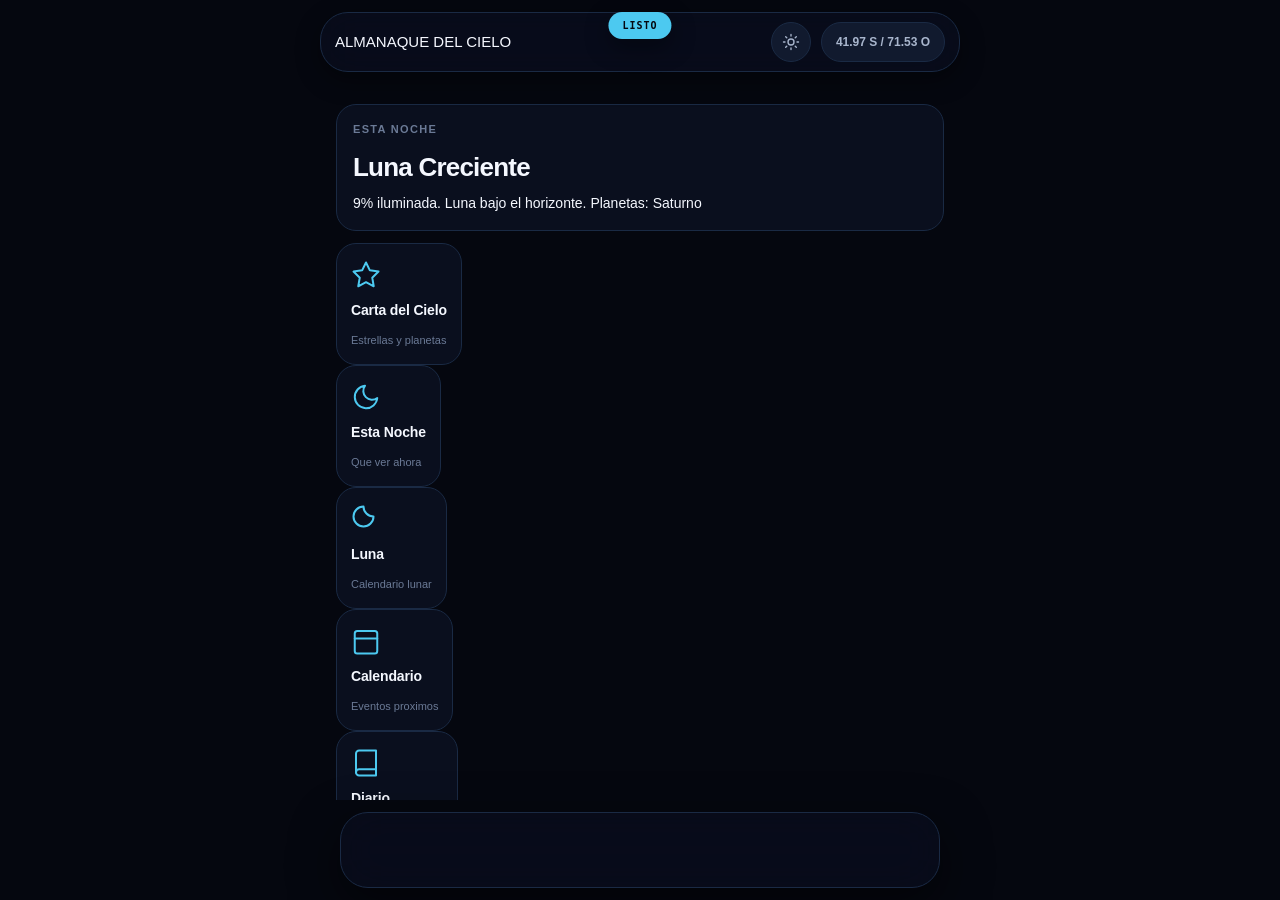
==== index.html @ a0c573c3 "Add files via upload" ====
<!DOCTYPE html>
<html lang="es">
<head>
<meta charset="UTF-8">
<meta name="viewport" content="width=device-width,initial-scale=1">
<title>Cielo</title>
<link rel="stylesheet" href="estilos.css">
<link rel="manifest" href="manifest.json">
<meta name="theme-color" content="#05070f">
<meta name="apple-mobile-web-app-capable" content="yes">
<meta name="apple-mobile-web-app-status-bar-style" content="black">
<meta name="apple-mobile-web-app-title" content="Cielo">
<meta name="mobile-web-app-capable" content="yes">
</head>
<body>

<div id="errbox"></div>
<div id="bootlog">Iniciando...</div>

<div id="header">
  <div class="logo">ALMANAQUE DEL CIELO</div>
  <button id="redBtn" title="Modo noche rojo">
    <svg class="red-ico" viewBox="0 0 24 24" fill="none" stroke="currentColor" stroke-width="1.8" stroke-linecap="round" stroke-linejoin="round">
      <circle cx="12" cy="12" r="4"/>
      <path d="M12 2v2M12 20v2M2 12h2M20 12h2M4.93 4.93l1.41 1.41M17.66 17.66l1.41 1.41M4.93 19.07l1.41-1.41M17.66 6.34l1.41-1.41"/>
    </svg>
  </button>
  <button id="locBtn">Ubicacion</button>
</div>

<div id="main">

  <div class="page active" id="page-home">
    <div class="card">
      <h3>Esta noche</h3>
      <div class="big" id="homePhase">Cargando...</div>
      <p id="homeSummary">Iniciando...</p>
    </div>

    <div class="grid2" id="homeTiles">
      <button class="tile" data-goto="sky">
        <svg class="ico" viewBox="0 0 24 24" fill="none" stroke="currentColor" stroke-width="1.6" stroke-linecap="round" stroke-linejoin="round">
          <polygon points="12 2 15.09 8.26 22 9.27 17 14.14 18.18 21.02 12 17.77 5.82 21.02 7 14.14 2 9.27 8.91 8.26 12 2"/>
        </svg>
        <span class="tt">Carta del Cielo</span>
        <span class="ds">Estrellas y planetas</span>
      </button>
      <button class="tile" data-goto="tonight">
        <svg class="ico" viewBox="0 0 24 24" fill="none" stroke="currentColor" stroke-width="1.6" stroke-linecap="round" stroke-linejoin="round">
          <path d="M21 12.79A9 9 0 1 1 11.21 3 7 7 0 0 0 21 12.79z"/>
        </svg>
        <span class="tt">Esta Noche</span>
        <span class="ds">Que ver ahora</span>
      </button>
      <button class="tile" data-goto="moon">
        <svg class="ico" viewBox="0 0 24 24" fill="none" stroke="currentColor" stroke-width="1.6" stroke-linecap="round" stroke-linejoin="round">
          <path d="M18 10a8 8 0 1 1-8-8 8 8 0 0 0 8 8z"/>
        </svg>
        <span class="tt">Luna</span>
        <span class="ds">Calendario lunar</span>
      </button>
      <button class="tile" data-goto="calendar">
        <svg class="ico" viewBox="0 0 24 24" fill="none" stroke="currentColor" stroke-width="1.6" stroke-linecap="round" stroke-linejoin="round">
          <rect x="3" y="4" width="18" height="18" rx="2" ry="2"/>
          <line x1="3" y1="10" x2="21" y2="10"/>
        </svg>
        <span class="tt">Calendario</span>
        <span class="ds">Eventos proximos</span>
      </button>
      <button class="tile" data-goto="journal">
        <svg class="ico" viewBox="0 0 24 24" fill="none" stroke="currentColor" stroke-width="1.6" stroke-linecap="round" stroke-linejoin="round">
          <path d="M4 19.5A2.5 2.5 0 0 1 6.5 17H20"/>
          <path d="M6.5 2H20v20H6.5A2.5 2.5 0 0 1 4 19.5v-15A2.5 2.5 0 0 1 6.5 2z"/>
        </svg>
        <span class="tt">Diario</span>
        <span class="ds">Tus observaciones</span>
      </button>
      <button class="tile" data-goto="wiki">
        <svg class="ico" viewBox="0 0 24 24" fill="none" stroke="currentColor" stroke-width="1.6" stroke-linecap="round" stroke-linejoin="round">
          <path d="M2 3h6a4 4 0 0 1 4 4v14a3 3 0 0 0-3-3H2z"/>
          <path d="M22 3h-6a4 4 0 0 0-4 4v14a3 3 0 0 1 3-3h7z"/>
        </svg>
        <span class="tt">Wiki astronomica</span>
        <span class="ds">Aprende de cada objeto</span>
      </button>
      <button class="tile" data-goto="astro">
        <svg class="ico" viewBox="0 0 24 24" fill="none" stroke="currentColor" stroke-width="1.6" stroke-linecap="round" stroke-linejoin="round">
          <path d="M23 19a2 2 0 0 1-2 2H3a2 2 0 0 1-2-2V8a2 2 0 0 1 2-2h4l2-3h6l2 3h4a2 2 0 0 1 2 2z"/>
          <circle cx="12" cy="13" r="4"/>
        </svg>
        <span class="tt">Astrofotografia</span>
        <span class="ds">Calculadoras y planificador</span>
      </button>
    </div>

    <div class="card">
      <h3>Exportar</h3>
      <p class="small">Genera un PDF con tu diario y eventos.</p>
      <button class="btn ghost" id="btnExport">Exportar PDF</button>
    </div>
  </div>

  <div class="page" id="page-sky">
    <div class="sky-box">
      <canvas id="skyCanvas"></canvas>
      <div id="skyHint" class="sky-hint">Arrastra para mover, pellizca para zoom</div>
    </div>
    <div class="chips">
      <button class="chip on" data-layer="constellations">Constelaciones</button>
      <button class="chip on" data-layer="names">Nombres</button>
      <button class="chip on" data-layer="planets">Planetas</button>
      <button class="chip" data-layer="grid">Cuadricula</button>
      <button class="chip" id="chipNow">Ahora</button>
      <button class="chip" id="chipSpin">Animar</button>
      <button class="chip" id="chipReset">Reset</button>
    </div>
    <div class="card mt10">
      <h3>Hora</h3>
      <input type="range" id="timeSlider" min="-720" max="720" value="0" step="5" class="full">
      <div class="slider-labels">
        <span>-12h</span>
        <span id="timeLabel" class="hl">Ahora</span>
        <span>+12h</span>
      </div>
    </div>
    <div class="card">
      <h3>Hora sideral</h3>
      <div class="big" id="sidTime">--:--</div>
      <p class="small" id="sidInfo">Cargando...</p>
    </div>
    <div class="card">
      <h3>Objetos visibles</h3>
      <div class="list" id="visibleList"></div>
    </div>
  </div>

  <div class="page" id="page-tonight">
    <div class="card">
      <h3>Resumen</h3>
      <div class="big" id="tonightPhase">-</div>
      <p id="tonightSummary"></p>
    </div>
    <div class="card">
      <h3>Grafico de visibilidad</h3>
      <p class="small">
        Cuando esta cada objeto sobre el horizonte esta noche.
      </p>
      <canvas id="visChart"></canvas>
    </div>
    <div class="card">
      <h3>Planetas visibles</h3>
      <div class="list" id="planetsList"></div>
    </div>
    <div class="card">
      <h3>Estrellas brillantes</h3>
      <div class="list" id="brightList"></div>
    </div>
    <div class="card">
      <h3>Objetos Messier</h3>
      <div class="list" id="messierList"></div>
    </div>
  </div>

  <div class="page" id="page-moon">
    <div class="card">
      <h3>Fase actual</h3>
      <canvas id="moonBigCanvas" class="moon-big-canvas"></canvas>
      <div class="big" id="moonPhaseName">-</div>
      <p id="moonDetails"></p>
    </div>

    <div class="card">
      <h3>Calendario lunar</h3>
      <div class="moon-nav">
        <button id="moonPrevBtn" class="moon-nav-btn">&#9664;</button>
        <span id="moonMonthLabel" class="moon-nav-label">-</span>
        <button id="moonNextBtn" class="moon-nav-btn">&#9654;</button>
      </div>
      <div class="moon-weekdays">
        <span>L</span><span>M</span><span>M</span><span>J</span>
        <span>V</span><span>S</span><span>D</span>
      </div>
      <div id="moonGrid" class="moon-grid"></div>
      <div id="moonSummary" class="moon-summary"></div>
    </div>

    <div class="card">
      <h3>Detalles del dia</h3>
      <div id="moonDayDetails">
        <p class="small">Toca un dia del calendario.</p>
      </div>
    </div>
  </div>

  <div class="page" id="page-calendar">
    <div class="card">
      <h3>Proximos eventos (60 dias)</h3>
      <div class="list" id="eventsList"></div>
    </div>
  </div>

  <div class="page" id="page-journal">
    <div class="card">
      <h3>Nueva observacion</h3>
      <div class="field">
        <label>Titulo</label>
        <input type="text" id="jTitle">
      </div>
      <div class="field">
        <label>Objetos</label>
        <input type="text" id="jObjects">
      </div>
      <div class="field">
        <label>Notas</label>
        <textarea id="jNotes"></textarea>
      </div>
      <button class="btn" id="btnSaveJ">Guardar observacion</button>
    </div>
    <div class="card">
      <h3>Mis observaciones (<span id="jCount">0</span>)</h3>
      <div id="journalList"></div>
    </div>
  </div>

  <div class="page" id="page-wiki">
    <div class="card">
      <h3>Wiki astronomica</h3>
      <p class="small">Toca cualquier objeto para ver la ficha completa.</p>
      <input type="text" id="wikiSearch" placeholder="Buscar objeto...">
      <div class="chips" id="wikiCats"></div>
    </div>
    <div id="wikiList"></div>
  </div>

  <div class="page" id="page-astro">
    <div class="card">
      <h3>Calculadora NPF</h3>
      <p class="small">
        Cuantos segundos puedes exponer sin que las estrellas
        se conviertan en rayas.
      </p>
      <div class="field">
        <label>Focal (mm)</label>
        <input type="number" id="npfFocal" value="18" step="1">
      </div>
      <div class="field">
        <label>Apertura (f/)</label>
        <input type="number" id="npfF" value="3.5" step="0.1">
      </div>
      <div class="field">
        <label>Tamano de pixel (micrones)</label>
        <input type="number" id="npfPix" value="4.3" step="0.1">
      </div>
      <div class="field">
        <label>Declinacion del objeto (grados)</label>
        <input type="number" id="npfDec" value="0" step="1">
      </div>
      <button class="btn" id="btnCalcNPF">Calcular</button>
      <div class="result" id="npfResult"></div>
    </div>
    <div class="card">
      <h3>Planificador Via Lactea</h3>
      <p class="small">
        Cuando y hacia donde apuntar para fotografiar
        el centro galactico desde tu ubicacion.
      </p>
      <div class="result" id="mwResult">Calculando...</div>
    </div>
    <div class="card">
      <h3>Mi equipo</h3>
      <div class="field">
        <label>Camara</label>
        <input type="text" id="eqCam" placeholder="Ej: Canon EOS 2000D">
      </div>
      <div class="field">
        <label>Objetivo (focal y apertura)</label>
        <input type="text" id="eqLens" placeholder="Ej: 18-55mm f/3.5-5.6">
      </div>
      <div class="field">
        <label>Telescopio (opcional)</label>
        <input type="text" id="eqScope" placeholder="Ej: reflector 114/900">
      </div>
      <button class="btn" id="btnSaveEq">Guardar equipo</button>
      <div class="result" id="eqResult"></div>
    </div>
    <div class="card">
      <h3>Consejos practicos</h3>
      <p class="small">
        ISO 1600-3200, tripode firme, disparador remoto o
        temporizador de 2s, enfoque manual a infinito, y
        apila muchas tomas con Sequator o DeepSkyStacker.
      </p>
    </div>
  </div>

</div>

<div id="nav">
  <button class="on" data-page="home">
    <svg class="ico" viewBox="0 0 24 24" fill="none" stroke="currentColor" stroke-width="1.8" stroke-linecap="round" stroke-linejoin="round">
      <path d="M3 9l9-7 9 7v11a2 2 0 0 1-2 2H5a2 2 0 0 1-2-2z"/>
      <polyline points="9 22 9 12 15 12 15 22"/>
    </svg>
    Inicio
  </button>
  <button data-page="sky">
    <svg class="ico" viewBox="0 0 24 24" fill="none" stroke="currentColor" stroke-width="1.8" stroke-linecap="round" stroke-linejoin="round">
      <polygon points="12 2 15.09 8.26 22 9.27 17 14.14 18.18 21.02 12 17.77 5.82 21.02 7 14.14 2 9.27 8.91 8.26 12 2"/>
    </svg>
    Cielo
  </button>
  <button data-page="tonight">
    <svg class="ico" viewBox="0 0 24 24" fill="none" stroke="currentColor" stroke-width="1.8" stroke-linecap="round" stroke-linejoin="round">
      <path d="M21 12.79A9 9 0 1 1 11.21 3 7 7 0 0 0 21 12.79z"/>
    </svg>
    Hoy
  </button>
  <button data-page="moon">
    <svg class="ico" viewBox="0 0 24 24" fill="none" stroke="currentColor" stroke-width="1.8" stroke-linecap="round" stroke-linejoin="round">
      <path d="M18 10a8 8 0 1 1-8-8 8 8 0 0 0 8 8z"/>
    </svg>
    Luna
  </button>
  <button data-page="calendar">
    <svg class="ico" viewBox="0 0 24 24" fill="none" stroke="currentColor" stroke-width="1.8" stroke-linecap="round" stroke-linejoin="round">
      <rect x="3" y="4" width="18" height="18" rx="2" ry="2"/>
      <line x1="3" y1="10" x2="21" y2="10"/>
    </svg>
    Eventos
  </button>
  <button data-page="journal">
    <svg class="ico" viewBox="0 0 24 24" fill="none" stroke="currentColor" stroke-width="1.8" stroke-linecap="round" stroke-linejoin="round">
      <path d="M4 19.5A2.5 2.5 0 0 1 6.5 17H20"/>
      <path d="M6.5 2H20v20H6.5A2.5 2.5 0 0 1 4 19.5v-15A2.5 2.5 0 0 1 6.5 2z"/>
    </svg>
    Diario
  </button>
  <button data-page="wiki">
    <svg class="ico" viewBox="0 0 24 24" fill="none" stroke="currentColor" stroke-width="1.8" stroke-linecap="round" stroke-linejoin="round">
      <path d="M2 3h6a4 4 0 0 1 4 4v14a3 3 0 0 0-3-3H2z"/>
      <path d="M22 3h-6a4 4 0 0 0-4 4v14a3 3 0 0 1 3-3h7z"/>
    </svg>
    Wiki
  </button>
  <button data-page="astro">
    <svg class="ico" viewBox="0 0 24 24" fill="none" stroke="currentColor" stroke-width="1.8" stroke-linecap="round" stroke-linejoin="round">
      <path d="M23 19a2 2 0 0 1-2 2H3a2 2 0 0 1-2-2V8a2 2 0 0 1 2-2h4l2-3h6l2 3h4a2 2 0 0 1 2 2z"/>
      <circle cx="12" cy="13" r="4"/>
    </svg>
    Astro
  </button>
</div>

<div id="modal">
  <div id="sheet">
    <h2>Ubicacion</h2>
    <p class="hint">Por defecto: El Bolson (-41.97, -71.53).</p>
    <div class="field">
      <label>Latitud</label>
      <input type="number" id="inLat" step="0.0001">
    </div>
    <div class="field">
      <label>Longitud</label>
      <input type="number" id="inLon" step="0.0001">
    </div>
    <button class="btn" id="btnSaveLoc">Guardar</button>
    <button class="btn ghost" id="btnGps">Usar GPS</button>
    <button class="btn ghost" id="btnCloseLoc">Cancelar</button>
  </div>
</div>

<div id="modalInfo">
  <div id="sheetInfo">
    <div id="sheetInfoContent"></div>
  </div>
</div>

<div id="toast"></div>

<script src="wiki.js"></script>
<script src="app.js"></script>
<script>
if ("serviceWorker" in navigator){
  window.addEventListener("load", function(){
    navigator.serviceWorker.register("sw.js").catch(function(err){
      console.warn("SW no registrado:", err);
    });
  });
}
</script>
</body>
</html>
---- estilos.css ----
/* =========================================================================
   ALMANAQUE DEL CIELO · Rediseño "Aurora"
   Design System — Dark Cosmic + Night Red Mode
   ========================================================================= */

:root {
  /* Superficies */
  --bg: #05070f;
  --bg-1: #0a0f1e;
  --bg-2: #111a2e;
  --bg-3: #1a2440;
  --border: #1a2a44;
  --border-2: #24395c;
  --glass: rgba(10, 15, 30, 0.72);

  /* Texto */
  --fg: #f5f8ff;
  --fg-2: #a8b5cc;
  --fg-3: #6b7a96;

  /* Acentos */
  --primary: #4cc9f0;
  --primary-2: #38bdf8;
  --primary-soft: rgba(76, 201, 240, 0.12);
  --primary-glow: rgba(76, 201, 240, 0.35);
  --secondary: #b794f4;
  --gold: #ffd166;
  --success: #4ade80;
  --warning: #fb923c;
  --danger: #f87171;

  /* Radii */
  --r-1: 8px;
  --r-2: 14px;
  --r-3: 20px;
  --r-4: 28px;
  --r-pill: 999px;

  /* Shadows */
  --sh-1: 0 2px 6px rgba(0,0,0,0.25);
  --sh-2: 0 8px 24px rgba(0,0,0,0.4);
  --sh-3: 0 16px 48px rgba(0,0,0,0.55);

  /* Layout */
  --header-h: 60px;
  --nav-h: 76px;
}

/* ---- Modo noche rojo (tokenizado) ---- */
body.redmode {
  --bg: #080000;
  --bg-1: #140202;
  --bg-2: #1e0404;
  --bg-3: #2a0606;
  --border: #3d0a0a;
  --border-2: #5a1010;
  --glass: rgba(20, 2, 2, 0.82);

  --fg: #ff4d4d;
  --fg-2: #cc3333;
  --fg-3: #8b1f1f;

  --primary: #ff2222;
  --primary-2: #dc2626;
  --primary-soft: rgba(255, 34, 34, 0.15);
  --primary-glow: rgba(255, 34, 34, 0.35);
  --secondary: #dc2626;
  --gold: #ff6666;
  --success: #ff4444;
  --warning: #ff5555;
  --danger: #b91c1c;
}

/* ---- Reset & base ---- */
*, *::before, *::after {
  box-sizing: border-box;
  margin: 0;
  padding: 0;
  -webkit-tap-highlight-color: transparent;
}

html { height: 100%; }

body {
  height: 100%;
  background: var(--bg);
  color: var(--fg);
  font-family: -apple-system, BlinkMacSystemFont, "Inter", "Segoe UI", Roboto, sans-serif;
  font-size: 15px;
  line-height: 1.5;
  overflow: hidden;
  -webkit-font-smoothing: antialiased;
  text-rendering: optimizeLegibility;
  transition: background 0.3s, color 0.3s;
}

button {
  font-family: inherit;
  cursor: pointer;
  border: none;
  background: none;
  color: inherit;
  padding: 0;
  font-size: inherit;
}

input, textarea, select { font-family: inherit; color: inherit; }

/* ---- Errbox & Bootlog ---- */
#errbox {
  position: fixed;
  top: 0; left: 0; right: 0;
  background: var(--danger);
  color: #fff;
  padding: 10px 14px;
  font-size: 11px;
  z-index: 9999;
  display: none;
  font-family: ui-monospace, monospace;
  max-height: 40vh;
  overflow: auto;
  white-space: pre-wrap;
}

#bootlog {
  position: fixed;
  top: 12px; left: 50%;
  transform: translateX(-50%);
  background: var(--primary);
  color: #05070f;
  padding: 6px 14px;
  font-size: 10px;
  z-index: 9998;
  font-family: ui-monospace, monospace;
  font-weight: 700;
  letter-spacing: 0.1em;
  text-transform: uppercase;
  border-radius: var(--r-pill);
  box-shadow: var(--sh-2);
}

/* ---- Header flotante ---- */
#header {
  position: fixed;
  top: 12px;
  left: 12px;
  right: 12px;
  z-index: 90;
  height: var(--header-h);
  background: var(--glass);
  backdrop-filter: blur(20px) saturate(160%);
  -webkit-backdrop-filter: blur(20px) saturate(160%);
  border: 1px solid var(--border);
  border-radius: var(--r-4);
  display: flex;
  align-items: center;
  gap: 10px;
  padding: 0 14px;
  box-shadow: var(--sh-2);
  max-width: 640px;
  margin: 0 auto;
}

.logo {
  display: flex;
  align-items: center;
  gap: 8px;
  flex: 1;
  min-width: 0;
  overflow: hidden;
}

.logo-mark {
  font-size: 20px;
  color: var(--primary);
  flex-shrink: 0;
  filter: drop-shadow(0 0 6px var(--primary-glow));
  line-height: 1;
}

.logo-text {
  font-size: 15px;
  font-weight: 800;
  letter-spacing: -0.02em;
  color: var(--fg);
  white-space: nowrap;
  overflow: hidden;
  text-overflow: ellipsis;
}

.hdr-actions {
  display: flex;
  align-items: center;
  gap: 6px;
  flex-shrink: 0;
}

/* Estilos por ID (className se sobrescribe en JS) */
#redBtn {
  width: 40px;
  height: 40px;
  border-radius: var(--r-pill);
  display: inline-flex;
  align-items: center;
  justify-content: center;
  color: var(--fg-2);
  border: 1px solid var(--border);
  background: var(--bg-2);
  transition: all 0.2s;
}
#redBtn svg { width: 18px; height: 18px; }
#redBtn:active { transform: scale(0.92); background: var(--bg-3); color: var(--fg); }
#redBtn.on {
  background: var(--primary);
  color: #05070f;
  border-color: var(--primary);
  box-shadow: 0 0 0 4px var(--primary-soft);
}
body.redmode #redBtn.on { color: #fff; }

#locBtn {
  display: inline-flex;
  align-items: center;
  justify-content: center;
  height: 40px;
  padding: 0 14px;
  border-radius: var(--r-pill);
  background: var(--bg-2);
  border: 1px solid var(--border);
  color: var(--fg-2);
  font-size: 12px;
  font-weight: 600;
  transition: all 0.2s;
  max-width: 180px;
  overflow: hidden;
  white-space: nowrap;
  text-overflow: ellipsis;
}
#locBtn:active {
  transform: scale(0.95);
  background: var(--bg-3);
  color: var(--fg);
}

/* ---- Main ---- */
#main {
  position: fixed;
  top: calc(var(--header-h) + 24px);
  bottom: calc(var(--nav-h) + 24px);
  left: 0; right: 0;
  overflow-y: auto;
  overflow-x: hidden;
  -webkit-overflow-scrolling: touch;
  scroll-behavior: smooth;
}
#main::-webkit-scrollbar { display: none; }

.page {
  display: none;
  padding: 20px 16px 24px;
  animation: pageIn 0.3s cubic-bezier(0.16, 1, 0.3, 1);
  max-width: 640px;
  margin: 0 auto;
}
.page.active { display: block; }

@keyframes pageIn {
  from { opacity: 0; transform: translateY(8px); }
  to { opacity: 1; transform: translateY(0); }
}

/* ---- Hero ---- */
.hero {
  display: flex;
  gap: 16px;
  padding: 22px 20px;
  border-radius: var(--r-4);
  background: linear-gradient(135deg, var(--bg-2) 0%, var(--bg-1) 55%, var(--bg) 100%);
  border: 1px solid var(--border);
  margin-bottom: 24px;
  position: relative;
  overflow: hidden;
}

.hero::before {
  content: "";
  position: absolute;
  top: -40%; right: -20%;
  width: 220px; height: 220px;
  background: radial-gradient(circle, var(--primary-soft) 0%, transparent 70%);
  pointer-events: none;
}

.hero-icon {
  width: 56px;
  height: 56px;
  border-radius: var(--r-3);
  background: var(--primary-soft);
  color: var(--primary);
  display: flex;
  align-items: center;
  justify-content: center;
  flex-shrink: 0;
  border: 1px solid var(--border);
  position: relative;
  z-index: 1;
}
.hero-icon svg { width: 32px; height: 32px; }

.hero-body {
  flex: 1;
  min-width: 0;
  position: relative;
  z-index: 1;
}

.hero-eyebrow {
  font-size: 10px;
  font-weight: 800;
  letter-spacing: 0.15em;
  text-transform: uppercase;
  color: var(--primary);
  margin-bottom: 6px;
}

.hero-title {
  font-size: 22px;
  font-weight: 800;
  letter-spacing: -0.03em;
  line-height: 1.15;
  color: var(--fg);
  margin-bottom: 8px;
}

.hero-summary {
  font-size: 13px;
  line-height: 1.5;
  color: var(--fg-2);
  margin: 0 !important;
}

/* ---- Section head ---- */
.section-head {
  display: flex;
  align-items: center;
  justify-content: space-between;
  margin: 0 4px 12px;
}

.section-title {
  font-size: 11px;
  font-weight: 800;
  letter-spacing: 0.15em;
  text-transform: uppercase;
  color: var(--fg-3);
}

/* ---- Tile grid ---- */
.tile-grid {
  display: grid;
  grid-template-columns: 1fr 1fr;
  gap: 10px;
  margin-bottom: 22px;
}

.tile {
  position: relative;
  background: var(--bg-1);
  border: 1px solid var(--border);
  border-radius: var(--r-3);
  padding: 16px 14px;
  text-align: left;
  min-height: 122px;
  display: flex;
  flex-direction: column;
  justify-content: space-between;
  gap: 10px;
  color: var(--fg);
  transition: all 0.15s;
  overflow: hidden;
}

.tile::after {
  content: "";
  position: absolute;
  inset: 0;
  border-radius: inherit;
  background: radial-gradient(circle at top right, var(--primary-soft) 0%, transparent 60%);
  opacity: 0;
  transition: opacity 0.2s;
  pointer-events: none;
}
.tile:active::after { opacity: 1; }
.tile:active { transform: scale(0.97); border-color: var(--border-2); }

.tile .ico {
  width: 30px;
  height: 30px;
  color: var(--primary);
  display: block;
  flex-shrink: 0;
  position: relative;
  z-index: 1;
}

.tile .tt {
  display: block;
  font-size: 14px;
  font-weight: 700;
  letter-spacing: -0.01em;
  position: relative;
  z-index: 1;
  line-height: 1.25;
}

.tile .ds {
  display: block;
  font-size: 11px;
  color: var(--fg-3);
  line-height: 1.35;
  position: relative;
  z-index: 1;
}

/* ---- List button ---- */
.list-btn {
  width: 100%;
  display: flex;
  align-items: center;
  gap: 12px;
  padding: 14px 16px;
  background: var(--bg-1);
  border: 1px solid var(--border);
  border-radius: var(--r-3);
  color: var(--fg);
  text-align: left;
  transition: all 0.15s;
  margin-bottom: 10px;
}
.list-btn:active { transform: scale(0.98); background: var(--bg-2); }

.lb-icon {
  width: 42px; height: 42px;
  border-radius: var(--r-2);
  background: var(--bg-2);
  display: inline-flex;
  align-items: center;
  justify-content: center;
  font-size: 18px;
  flex-shrink: 0;
  color: var(--primary);
}
.lb-icon svg { width: 20px; height: 20px; }

.lb-body { flex: 1; min-width: 0; }
.lb-title {
  display: block;
  font-size: 14px;
  font-weight: 700;
  color: var(--fg);
}
.lb-sub {
  display: block;
  font-size: 11px;
  color: var(--fg-3);
  margin-top: 2px;
}
.lb-arrow {
  color: var(--fg-3);
  font-size: 16px;
  flex-shrink: 0;
}

/* ---- Cards ---- */
.card {
  background: var(--bg-1);
  border: 1px solid var(--border);
  border-radius: var(--r-3);
  padding: 16px;
  margin-bottom: 12px;
}

.card-title,
.card h3 {
  font-size: 11px;
  font-weight: 800;
  letter-spacing: 0.12em;
  text-transform: uppercase;
  color: var(--fg-3);
  margin: 0 0 10px;
}

.card p {
  font-size: 14px;
  line-height: 1.5;
  color: var(--fg);
  margin: 0;
}
.card p.small { font-size: 12px; color: var(--fg-3); margin-bottom: 10px; }
.card p.hint { font-size: 12px; color: var(--fg-3); margin-bottom: 14px; }

.big {
  font-size: 26px;
  font-weight: 800;
  letter-spacing: -0.03em;
  color: var(--fg);
  margin-bottom: 6px;
}
.hl { color: var(--primary); font-weight: 700; }
.mt10 { margin-top: 10px; }
.full { width: 100%; }

/* ---- Sky box ---- */
.sky-box {
  position: relative;
  width: 100%;
  aspect-ratio: 1 / 1;
  border-radius: var(--r-3);
  overflow: hidden;
  background: radial-gradient(circle at center, #0a1430 0%, #02040a 100%);
  border: 1px solid var(--border);
  touch-action: none;
  margin-bottom: 12px;
}

#skyCanvas {
  position: absolute;
  inset: 0;
  width: 100%;
  height: 100%;
  touch-action: none;
}

.sky-hint {
  position: absolute;
  bottom: 10px;
  left: 10px; right: 10px;
  text-align: center;
  font-size: 11px;
  color: var(--fg-2);
  background: var(--glass);
  backdrop-filter: blur(10px);
  -webkit-backdrop-filter: blur(10px);
  padding: 8px 12px;
  border-radius: var(--r-pill);
  border: 1px solid var(--border);
  pointer-events: none;
  transition: opacity 0.5s;
}
.sky-hint.gone { opacity: 0; }

/* ---- Chips ---- */
.chips {
  display: flex;
  gap: 8px;
  flex-wrap: wrap;
  margin-bottom: 4px;
}

.chip {
  background: var(--bg-1);
  border: 1px solid var(--border);
  padding: 8px 14px;
  border-radius: var(--r-pill);
  font-size: 12px;
  font-weight: 600;
  color: var(--fg-2);
  transition: all 0.15s;
  white-space: nowrap;
}
.chip:active { transform: scale(0.95); }
.chip.on {
  background: var(--primary);
  color: #05070f;
  border-color: var(--primary);
  box-shadow: 0 0 0 4px var(--primary-soft);
}
body.redmode .chip.on { color: #fff; }

/* ---- List items ---- */
.list {
  display: flex;
  flex-direction: column;
  gap: 6px;
}

.item {
  display: flex;
  align-items: center;
  gap: 12px;
  padding: 12px;
  background: var(--bg-2);
  border: 1px solid var(--border);
  border-radius: var(--r-2);
  cursor: pointer;
  min-height: 56px;
  transition: all 0.15s;
}
.item:active { background: var(--bg-3); transform: scale(0.99); }

.item .dot {
  width: 8px; height: 8px;
  border-radius: 50%;
  background: var(--primary);
  flex-shrink: 0;
  box-shadow: 0 0 8px var(--primary-glow);
}

.item .body { flex: 1; min-width: 0; }
.item .title {
  font-size: 13px;
  font-weight: 700;
  color: var(--fg);
  overflow: hidden;
  text-overflow: ellipsis;
  white-space: nowrap;
}
.item .sub {
  font-size: 11px;
  color: var(--fg-3);
  margin-top: 2px;
}
.item .val {
  font-size: 11px;
  font-weight: 700;
  color: var(--primary);
  font-family: ui-monospace, monospace;
  flex-shrink: 0;
}

/* ---- Field / forms ---- */
.field { margin-bottom: 12px; }

.field label {
  display: block;
  font-size: 10px;
  font-weight: 800;
  letter-spacing: 0.1em;
  text-transform: uppercase;
  color: var(--fg-3);
  margin-bottom: 6px;
}

.field input,
.field textarea {
  width: 100%;
  background: var(--bg-2);
  border: 1px solid var(--border);
  border-radius: var(--r-2);
  padding: 12px;
  font-size: 14px;
  color: var(--fg);
  outline: none;
  transition: all 0.15s;
}
.field input:focus,
.field textarea:focus {
  border-color: var(--primary);
  box-shadow: 0 0 0 3px var(--primary-soft);
}
.field textarea { resize: vertical; min-height: 90px; line-height: 1.5; }

input[type=range] {
  -webkit-appearance: none;
  appearance: none;
  width: 100%;
  height: 6px;
  background: var(--bg-3);
  border-radius: 3px;
  outline: none;
}
input[type=range]::-webkit-slider-thumb {
  -webkit-appearance: none;
  appearance: none;
  width: 22px; height: 22px;
  background: var(--primary);
  border-radius: 50%;
  cursor: pointer;
  box-shadow: 0 0 0 4px var(--primary-soft);
  border: 3px solid var(--bg);
}

.slider-labels {
  display: flex;
  justify-content: space-between;
  font-size: 11px;
  color: var(--fg-3);
  margin-top: 8px;
  font-family: ui-monospace, monospace;
}

/* ---- Buttons ---- */
.btn {
  width: 100%;
  padding: 14px;
  border-radius: var(--r-2);
  font-size: 14px;
  font-weight: 700;
  background: var(--primary);
  color: #05070f;
  text-align: center;
  min-height: 48px;
  display: inline-flex;
  align-items: center;
  justify-content: center;
  gap: 8px;
  transition: all 0.15s;
  margin-bottom: 8px;
}
.btn:active { transform: scale(0.97); filter: brightness(0.92); }
body.redmode .btn { color: #fff; }

.btn.ghost {
  background: var(--bg-2);
  color: var(--fg);
  border: 1px solid var(--border);
}
.btn.ghost:active { background: var(--bg-3); }

/* ---- Empty ---- */
.empty {
  text-align: center;
  padding: 24px 16px;
  color: var(--fg-3);
  font-size: 13px;
  line-height: 1.6;
}

/* ---- Journal ---- */
.journal-item {
  position: relative;
  background: var(--bg-2);
  border: 1px solid var(--border);
  border-radius: var(--r-2);
  padding: 14px;
  margin-bottom: 8px;
}
.journal-item .date {
  font-size: 10px;
  font-weight: 800;
  letter-spacing: 0.08em;
  text-transform: uppercase;
  color: var(--fg-3);
  margin-bottom: 6px;
}
.journal-item .ttl {
  font-size: 14px;
  font-weight: 700;
  color: var(--fg);
  margin-bottom: 4px;
  padding-right: 32px;
}
.journal-item .obj {
  font-size: 12px;
  color: var(--primary);
  margin-bottom: 6px;
  font-weight: 600;
}
.journal-item .txt {
  font-size: 13px;
  line-height: 1.5;
  color: var(--fg);
  white-space: pre-wrap;
}
.journal-item .del {
  position: absolute;
  top: 8px; right: 8px;
  width: 32px; height: 32px;
  border-radius: 50%;
  display: inline-flex;
  align-items: center;
  justify-content: center;
  color: var(--fg-3);
  font-size: 14px;
  transition: all 0.15s;
}
.journal-item .del:active {
  background: var(--bg-3);
  color: var(--danger);
}

/* ---- Result box ---- */
.result {
  margin-top: 10px;
  padding: 12px;
  background: var(--bg-2);
  border: 1px solid var(--border);
  border-radius: var(--r-2);
  font-size: 13px;
  line-height: 1.55;
  color: var(--fg);
  min-height: 20px;
}
.result b { color: var(--primary); font-family: ui-monospace, monospace; }
.result .ok { color: var(--success); font-weight: 700; }
.result .warn { color: var(--gold); font-weight: 700; }
.result .bad { color: var(--danger); font-weight: 700; }

/* ---- Wiki ---- */
.wiki-card {
  background: var(--bg-1);
  border: 1px solid var(--border);
  border-radius: var(--r-3);
  padding: 14px;
  margin-bottom: 8px;
  cursor: pointer;
  transition: all 0.15s;
}
.wiki-card:active { border-color: var(--primary); }
.wiki-card.open {
  border-color: var(--primary);
  box-shadow: 0 0 0 3px var(--primary-soft);
}
.wiki-card .head {
  display: flex;
  align-items: flex-start;
  gap: 12px;
}
.wiki-card .ic {
  font-size: 18px;
  line-height: 1;
  color: var(--primary);
  flex-shrink: 0;
  margin-top: 3px;
  width: 22px;
  text-align: center;
}
.wiki-card .head .txt { flex: 1; min-width: 0; }
.wiki-card .name {
  font-size: 14px;
  font-weight: 700;
  color: var(--fg);
}
.wiki-card .meta {
  font-size: 11px;
  color: var(--fg-3);
  margin-top: 3px;
}
.wiki-card .body {
  display: none;
  margin-top: 12px;
  padding-top: 12px;
  border-top: 1px solid var(--border);
}
.wiki-card.open .body { display: block; }
.wiki-card .data {
  display: grid;
  grid-template-columns: auto 1fr;
  gap: 5px 14px;
  font-size: 12px;
  margin-bottom: 12px;
  padding: 10px;
  background: var(--bg-2);
  border-radius: var(--r-1);
}
.wiki-card .data .k {
  color: var(--fg-3);
  font-weight: 700;
  letter-spacing: 0.05em;
  text-transform: uppercase;
  font-size: 10px;
}
.wiki-card .data .v {
  color: var(--fg);
  font-family: ui-monospace, monospace;
}
.wiki-card .sec { margin-bottom: 12px; }
.wiki-card .sec:last-child { margin-bottom: 0; }
.wiki-card .sec h4 {
  font-size: 10px;
  font-weight: 800;
  letter-spacing: 0.1em;
  text-transform: uppercase;
  color: var(--primary);
  margin-bottom: 5px;
}
.wiki-card .sec p {
  font-size: 13px;
  line-height: 1.55;
  color: var(--fg);
  margin: 0;
}

.cat-title {
  font-size: 11px;
  font-weight: 800;
  letter-spacing: 0.12em;
  text-transform: uppercase;
  color: var(--fg-3);
  margin: 16px 4px 8px;
}

/* ---- Moon calendar ---- */
.moon-big-canvas {
  display: block;
  margin: 0 auto 12px;
  width: 180px;
  height: 180px;
}

.moon-nav {
  display: flex;
  align-items: center;
  justify-content: space-between;
  margin-bottom: 14px;
}

.moon-nav-btn {
  width: 44px; height: 44px;
  border-radius: 50%;
  background: var(--bg-2);
  border: 1px solid var(--border);
  color: var(--primary);
  font-size: 14px;
  font-weight: 700;
  display: inline-flex;
  align-items: center;
  justify-content: center;
  transition: all 0.15s;
}
.moon-nav-btn:active { transform: scale(0.9); background: var(--bg-3); }

.moon-nav-label {
  font-size: 14px;
  font-weight: 700;
  color: var(--fg);
  text-transform: capitalize;
}

.moon-weekdays {
  display: grid;
  grid-template-columns: repeat(7, 1fr);
  gap: 4px;
  margin-bottom: 6px;
}
.moon-weekdays span {
  text-align: center;
  font-size: 10px;
  font-weight: 800;
  color: var(--fg-3);
  padding: 4px 0;
  letter-spacing: 0.05em;
}

.moon-grid {
  display: grid;
  grid-template-columns: repeat(7, 1fr);
  gap: 4px;
}

.moon-cell {
  position: relative;
  padding-bottom: 100%;
  background: var(--bg-2);
  border: 1px solid var(--border);
  border-radius: var(--r-1);
  cursor: pointer;
  transition: all 0.15s;
  overflow: hidden;
}
.moon-cell.empty {
  background: transparent;
  border-color: transparent;
  cursor: default;
}
.moon-cell:active { background: var(--bg-3); }
.moon-cell.selected {
  border-color: var(--primary);
  background: var(--primary-soft);
}
.moon-cell.today { border-color: var(--success); }
.moon-cell canvas {
  position: absolute;
  top: 8%; left: 15%;
  width: 70%; height: 70%;
}
.moon-cell .num {
  position: absolute;
  bottom: 4%; left: 0; right: 0;
  text-align: center;
  font-size: 10px;
  font-weight: 700;
  color: var(--fg-3);
}
.moon-cell.today .num { color: var(--success); }
.moon-cell.selected .num { color: var(--primary); }
.moon-cell .special {
  position: absolute;
  top: 2%; right: 5%;
  font-size: 10px;
  font-weight: 800;
  color: var(--gold);
  line-height: 1;
}

.moon-summary {
  margin-top: 14px;
  padding: 12px;
  background: var(--bg-2);
  border: 1px solid var(--border);
  border-radius: var(--r-2);
  font-size: 12px;
  color: var(--fg-2);
  line-height: 1.6;
}

.moon-day-block {
  border-left: 3px solid var(--primary);
  padding-left: 12px;
  margin-bottom: 14px;
}
.moon-day-block:last-child { margin-bottom: 0; }
.moon-day-block h4 {
  font-size: 10px;
  font-weight: 800;
  letter-spacing: 0.1em;
  text-transform: uppercase;
  color: var(--primary);
  margin: 0 0 6px;
}
.moon-day-block p {
  font-size: 13px;
  line-height: 1.55;
  color: var(--fg);
  margin: 0 0 5px;
}
.moon-day-block .hl2 { color: var(--primary); font-weight: 700; }
.moon-day-block .warn2 { color: var(--gold); font-weight: 700; }
.moon-day-block .ok2 { color: var(--success); font-weight: 700; }

/* ---- Chart ---- */
#visChart {
  display: block;
  width: 100%;
  height: auto;
  background: var(--bg);
  border: 1px solid var(--border);
  border-radius: var(--r-2);
}

/* ---- Toast ---- */
#toast {
  position: fixed;
  bottom: calc(var(--nav-h) + 24px);
  left: 50%;
  transform: translateX(-50%) translateY(20px);
  background: var(--bg-2);
  border: 1px solid var(--primary);
  padding: 12px 20px;
  border-radius: var(--r-pill);
  font-size: 13px;
  font-weight: 600;
  color: var(--fg);
  z-index: 300;
  opacity: 0;
  pointer-events: none;
  transition: all 0.3s cubic-bezier(0.16, 1, 0.3, 1);
  max-width: calc(100vw - 40px);
  text-align: center;
  box-shadow: var(--sh-2);
}
#toast.on {
  opacity: 1;
  transform: translateX(-50%) translateY(0);
}

/* ---- Dock inferior ---- */
#nav {
  position: fixed;
  bottom: 12px;
  left: 12px;
  right: 12px;
  z-index: 100;
  height: var(--nav-h);
  background: var(--glass);
  backdrop-filter: blur(24px) saturate(160%);
  -webkit-backdrop-filter: blur(24px) saturate(160%);
  border: 1px solid var(--border);
  border-radius: var(--r-4);
  box-shadow: var(--sh-3);
  display: flex;
  align-items: center;
  justify-content: space-around;
  padding: 6px 8px;
  max-width: 600px;
  margin: 0 auto;
}

#nav button {
  flex: 1;
  min-width: 0;
  display: flex;
  flex-direction: column;
  align-items: center;
  justify-content: center;
  gap: 3px;
  padding: 6px 2px;
  border-radius: var(--r-2);
  font-size: 10px;
  font-weight: 700;
  letter-spacing: 0.02em;
  color: var(--fg-3);
  min-height: 52px;
  transition: all 0.2s;
}

#nav button .ico {
  width: 22px;
  height: 22px;
  display: block;
  stroke-width: 2;
  color: inherit;
}

/* Ocultar botones que no van al dock (accesibles vía menú) */
#nav button:not([data-dock]) {
  display: none;
}

#nav button.on {
  color: var(--primary);
  background: var(--primary-soft);
}
#nav button.on .ico {
  filter: drop-shadow(0 0 6px var(--primary-glow));
}

#nav button.menu-toggle { color: var(--fg-2); }
#nav button.menu-toggle:active {
  background: var(--bg-2);
  transform: scale(0.92);
}

/* ---- Menu sheet ---- */
.menu-backdrop {
  position: fixed;
  inset: 0;
  background: rgba(0, 0, 0, 0.6);
  backdrop-filter: blur(4px);
  -webkit-backdrop-filter: blur(4px);
  z-index: 150;
  opacity: 0;
  pointer-events: none;
  transition: opacity 0.25s;
}
.menu-backdrop.open {
  opacity: 1;
  pointer-events: auto;
}

.menu-sheet {
  position: fixed;
  left: 12px;
  right: 12px;
  bottom: 12px;
  z-index: 160;
  background: var(--bg-1);
  border: 1px solid var(--border);
  border-radius: var(--r-4);
  padding: 14px 20px 20px;
  box-shadow: var(--sh-3);
  transform: translateY(120%);
  transition: transform 0.35s cubic-bezier(0.16, 1, 0.3, 1);
  max-width: 600px;
  margin: 0 auto;
  max-height: 80vh;
  overflow-y: auto;
}
.menu-sheet.open { transform: translateY(0); }

.menu-sheet .sheet-handle {
  width: 44px;
  height: 4px;
  border-radius: 2px;
  background: var(--border-2);
  margin: 0 auto 16px;
}

.menu-sheet h2 {
  font-size: 11px;
  font-weight: 800;
  letter-spacing: 0.15em;
  text-transform: uppercase;
  color: var(--fg-3);
  margin-bottom: 14px;
  text-align: center;
}

.menu-grid {
  display: grid;
  grid-template-columns: repeat(2, 1fr);
  gap: 10px;
}

.menu-tile {
  display: flex;
  flex-direction: column;
  gap: 10px;
  align-items: flex-start;
  padding: 16px;
  background: var(--bg-2);
  border: 1px solid var(--border);
  border-radius: var(--r-3);
  color: var(--fg);
  text-align: left;
  transition: all 0.15s;
  min-height: 94px;
}
.menu-tile:active {
  transform: scale(0.96);
  background: var(--bg-3);
  border-color: var(--primary);
}

.menu-icon {
  font-size: 22px;
  line-height: 1;
  color: var(--primary);
}
.menu-icon svg { width: 24px; height: 24px; display: block; }

.menu-label {
  font-size: 13px;
  font-weight: 700;
  color: var(--fg);
}

/* ---- Modales ---- */
#modal, #modalInfo {
  position: fixed;
  inset: 0;
  background: rgba(0, 0, 0, 0.7);
  backdrop-filter: blur(6px);
  -webkit-backdrop-filter: blur(6px);
  z-index: 200;
  display: none;
  align-items: flex-end;
  justify-content: center;
  padding: 12px;
}
#modal.on, #modalInfo.on { display: flex; }

#sheet, #sheetInfo {
  position: relative;
  background: var(--bg-1);
  border: 1px solid var(--border);
  border-radius: var(--r-4);
  padding: 26px 20px 20px;
  width: 100%;
  max-width: 520px;
  max-height: 85vh;
  overflow-y: auto;
  animation: sheetIn 0.3s cubic-bezier(0.16, 1, 0.3, 1);
  box-shadow: var(--sh-3);
}

#sheet::before, #sheetInfo::before {
  content: "";
  position: absolute;
  top: 10px;
  left: 50%;
  transform: translateX(-50%);
  width: 44px;
  height: 4px;
  border-radius: 2px;
  background: var(--border-2);
}

@keyframes sheetIn {
  from { opacity: 0; transform: translateY(40px); }
  to { opacity: 1; transform: translateY(0); }
}

#sheet h2, #sheetInfo h2 {
  font-size: 18px;
  font-weight: 800;
  letter-spacing: -0.02em;
  color: var(--fg);
  margin: 4px 0 14px;
}
#sheetInfo h2 { color: var(--primary); }

#sheetInfo h4 {
  font-size: 10px;
  font-weight: 800;
  letter-spacing: 0.1em;
  text-transform: uppercase;
  color: var(--primary);
  margin: 14px 0 6px;
}

#sheetInfo p {
  font-size: 13px;
  line-height: 1.6;
  color: var(--fg);
  margin: 0 0 10px;
}

#sheetInfo .wikicat {
  font-size: 10px;
  font-weight: 700;
  letter-spacing: 0.1em;
  text-transform: uppercase;
  color: var(--fg-3);
  margin-bottom: 14px;
}

#sheetInfo .wikidata {
  display: grid;
  grid-template-columns: auto 1fr;
  gap: 6px 14px;
  font-size: 12px;
  margin: 10px 0;
  padding: 12px;
  background: var(--bg-2);
  border: 1px solid var(--border);
  border-radius: var(--r-2);
}
#sheetInfo .wikidata .k {
  color: var(--fg-3);
  font-weight: 700;
  letter-spacing: 0.05em;
  text-transform: uppercase;
  font-size: 10px;
}
#sheetInfo .wikidata .v {
  color: var(--fg);
  font-family: ui-monospace, monospace;
}

/* ---- Modo rojo: sky box ---- */
body.redmode .sky-box {
  background: radial-gradient(circle at center, #200404 0%, #050000 100%);
}

/* ---- Responsive ---- */
@media (max-width: 360px) {
  .tile .tt { font-size: 13px; }
  .tile .ds { font-size: 10px; }
  #nav button { font-size: 9px; }
  .hero { padding: 18px 16px; }
  .hero-title { font-size: 20px; }
}

@media (min-width: 600px) {
  .tile-grid { grid-template-columns: repeat(3, 1fr); }
  .menu-grid { grid-template-columns: repeat(4, 1fr); }
}
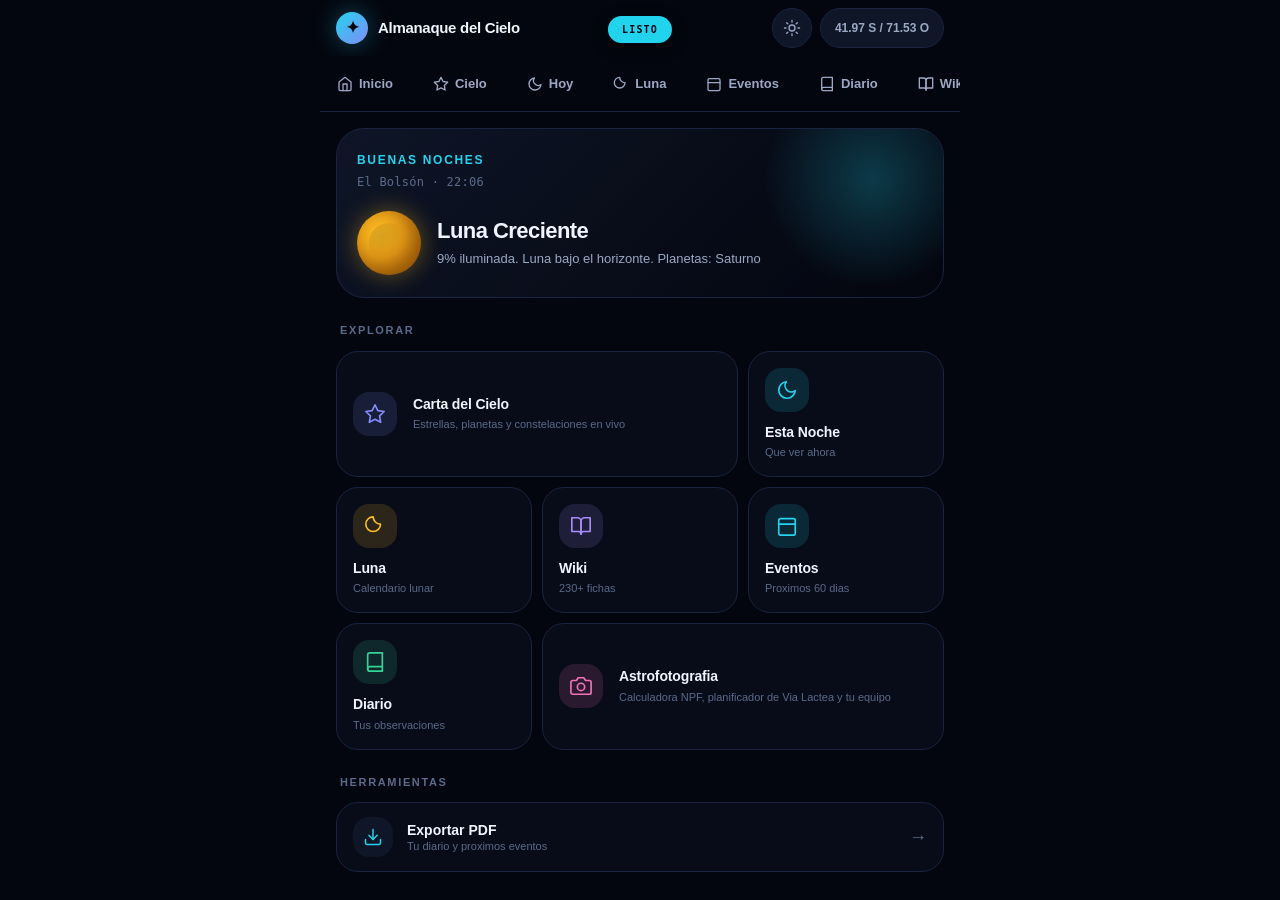
==== commit 818ecd1d: "Add files via upload" ====
--- a/index.html
+++ b/index.html
@@ -2,13 +2,13 @@
 <html lang="es">
 <head>
 <meta charset="UTF-8">
-<meta name="viewport" content="width=device-width,initial-scale=1">
+<meta name="viewport" content="width=device-width,initial-scale=1,viewport-fit=cover">
 <title>Cielo</title>
 <link rel="stylesheet" href="estilos.css">
 <link rel="manifest" href="manifest.json">
-<meta name="theme-color" content="#05070f">
+<meta name="theme-color" content="#04060f">
 <meta name="apple-mobile-web-app-capable" content="yes">
-<meta name="apple-mobile-web-app-status-bar-style" content="black">
+<meta name="apple-mobile-web-app-status-bar-style" content="black-translucent">
 <meta name="apple-mobile-web-app-title" content="Cielo">
 <meta name="mobile-web-app-capable" content="yes">
 </head>
@@ -17,340 +17,417 @@
 <div id="errbox"></div>
 <div id="bootlog">Iniciando...</div>
 
-<div id="header">
-  <div class="logo">ALMANAQUE DEL CIELO</div>
-  <button id="redBtn" title="Modo noche rojo">
-    <svg class="red-ico" viewBox="0 0 24 24" fill="none" stroke="currentColor" stroke-width="1.8" stroke-linecap="round" stroke-linejoin="round">
-      <circle cx="12" cy="12" r="4"/>
-      <path d="M12 2v2M12 20v2M2 12h2M20 12h2M4.93 4.93l1.41 1.41M17.66 17.66l1.41 1.41M4.93 19.07l1.41-1.41M17.66 6.34l1.41-1.41"/>
-    </svg>
-  </button>
-  <button id="locBtn">Ubicacion</button>
-</div>
-
-<div id="main">
-
-  <div class="page active" id="page-home">
-    <div class="card">
-      <h3>Esta noche</h3>
-      <div class="big" id="homePhase">Cargando...</div>
-      <p id="homeSummary">Iniciando...</p>
-    </div>
-
-    <div class="grid2" id="homeTiles">
-      <button class="tile" data-goto="sky">
-        <svg class="ico" viewBox="0 0 24 24" fill="none" stroke="currentColor" stroke-width="1.6" stroke-linecap="round" stroke-linejoin="round">
-          <polygon points="12 2 15.09 8.26 22 9.27 17 14.14 18.18 21.02 12 17.77 5.82 21.02 7 14.14 2 9.27 8.91 8.26 12 2"/>
+<div id="app">
+
+  <!-- ============ HEADER ============ -->
+  <header id="header">
+    <div class="brand">
+      <div class="brand-mark">✦</div>
+      <div class="brand-name">Almanaque del Cielo</div>
+    </div>
+    <div class="hdr-actions">
+      <button id="redBtn" title="Modo noche rojo" aria-label="Modo noche rojo">
+        <svg viewBox="0 0 24 24" fill="none" stroke="currentColor" stroke-width="1.8" stroke-linecap="round" stroke-linejoin="round">
+          <circle cx="12" cy="12" r="4"/>
+          <path d="M12 2v2M12 20v2M2 12h2M20 12h2M4.93 4.93l1.41 1.41M17.66 17.66l1.41 1.41M4.93 19.07l1.41-1.41M17.66 6.34l1.41-1.41"/>
         </svg>
-        <span class="tt">Carta del Cielo</span>
-        <span class="ds">Estrellas y planetas</span>
       </button>
-      <button class="tile" data-goto="tonight">
-        <svg class="ico" viewBox="0 0 24 24" fill="none" stroke="currentColor" stroke-width="1.6" stroke-linecap="round" stroke-linejoin="round">
-          <path d="M21 12.79A9 9 0 1 1 11.21 3 7 7 0 0 0 21 12.79z"/>
-        </svg>
-        <span class="tt">Esta Noche</span>
-        <span class="ds">Que ver ahora</span>
+      <button id="locBtn">El Bolsón</button>
+    </div>
+  </header>
+
+  <!-- ============ TABS (reutiliza #nav) ============ -->
+  <nav id="nav">
+    <button data-page="home">
+      <svg class="ico" viewBox="0 0 24 24" fill="none" stroke="currentColor" stroke-width="2" stroke-linecap="round" stroke-linejoin="round">
+        <path d="M3 9l9-7 9 7v11a2 2 0 0 1-2 2H5a2 2 0 0 1-2-2z"/>
+        <polyline points="9 22 9 12 15 12 15 22"/>
+      </svg>
+      Inicio
+    </button>
+    <button data-page="sky">
+      <svg class="ico" viewBox="0 0 24 24" fill="none" stroke="currentColor" stroke-width="2" stroke-linecap="round" stroke-linejoin="round">
+        <polygon points="12 2 15.09 8.26 22 9.27 17 14.14 18.18 21.02 12 17.77 5.82 21.02 7 14.14 2 9.27 8.91 8.26 12 2"/>
+      </svg>
+      Cielo
+    </button>
+    <button data-page="tonight">
+      <svg class="ico" viewBox="0 0 24 24" fill="none" stroke="currentColor" stroke-width="2" stroke-linecap="round" stroke-linejoin="round">
+        <path d="M21 12.79A9 9 0 1 1 11.21 3 7 7 0 0 0 21 12.79z"/>
+      </svg>
+      Hoy
+    </button>
+    <button data-page="moon">
+      <svg class="ico" viewBox="0 0 24 24" fill="none" stroke="currentColor" stroke-width="2" stroke-linecap="round" stroke-linejoin="round">
+        <path d="M18 10a8 8 0 1 1-8-8 8 8 0 0 0 8 8z"/>
+      </svg>
+      Luna
+    </button>
+    <button data-page="calendar">
+      <svg class="ico" viewBox="0 0 24 24" fill="none" stroke="currentColor" stroke-width="2" stroke-linecap="round" stroke-linejoin="round">
+        <rect x="3" y="4" width="18" height="18" rx="2" ry="2"/>
+        <line x1="3" y1="10" x2="21" y2="10"/>
+      </svg>
+      Eventos
+    </button>
+    <button data-page="journal">
+      <svg class="ico" viewBox="0 0 24 24" fill="none" stroke="currentColor" stroke-width="2" stroke-linecap="round" stroke-linejoin="round">
+        <path d="M4 19.5A2.5 2.5 0 0 1 6.5 17H20"/>
+        <path d="M6.5 2H20v20H6.5A2.5 2.5 0 0 1 4 19.5v-15A2.5 2.5 0 0 1 6.5 2z"/>
+      </svg>
+      Diario
+    </button>
+    <button data-page="wiki">
+      <svg class="ico" viewBox="0 0 24 24" fill="none" stroke="currentColor" stroke-width="2" stroke-linecap="round" stroke-linejoin="round">
+        <path d="M2 3h6a4 4 0 0 1 4 4v14a3 3 0 0 0-3-3H2z"/>
+        <path d="M22 3h-6a4 4 0 0 0-4 4v14a3 3 0 0 1 3-3h7z"/>
+      </svg>
+      Wiki
+    </button>
+    <button data-page="astro">
+      <svg class="ico" viewBox="0 0 24 24" fill="none" stroke="currentColor" stroke-width="2" stroke-linecap="round" stroke-linejoin="round">
+        <path d="M23 19a2 2 0 0 1-2 2H3a2 2 0 0 1-2-2V8a2 2 0 0 1 2-2h4l2-3h6l2 3h4a2 2 0 0 1 2 2z"/>
+        <circle cx="12" cy="13" r="4"/>
+      </svg>
+      Astro
+    </button>
+  </nav>
+
+  <!-- ============ MAIN ============ -->
+  <div id="main">
+
+    <!-- ====== HOME (Dashboard) ====== -->
+    <div class="page active" id="page-home">
+      <section class="hero">
+        <div class="hero-greeting" id="greeting">Buenas noches</div>
+        <div class="hero-subtitle" id="heroSubtitle">El Bolsón · --:--</div>
+
+        <div class="hero-moon-row">
+          <div class="hero-moon-icon" aria-hidden="true"></div>
+          <div class="hero-moon-info">
+            <h1 class="hero-moon-title" id="homePhase">Cargando...</h1>
+            <p class="hero-moon-detail" id="homeSummary">Iniciando...</p>
+          </div>
+        </div>
+      </section>
+
+      <div class="section-head">
+        <span class="section-title">Explorar</span>
+      </div>
+
+      <div class="bento" id="homeTiles">
+        <button class="bento-item bento-large" data-goto="sky">
+          <span class="bento-icon">
+            <svg viewBox="0 0 24 24" fill="none" stroke="currentColor" stroke-width="1.8" stroke-linecap="round" stroke-linejoin="round">
+              <polygon points="12 2 15.09 8.26 22 9.27 17 14.14 18.18 21.02 12 17.77 5.82 21.02 7 14.14 2 9.27 8.91 8.26 12 2"/>
+            </svg>
+          </span>
+          <span class="bento-body">
+            <span class="bento-title">Carta del Cielo</span>
+            <span class="bento-sub">Estrellas, planetas y constelaciones en vivo</span>
+          </span>
+        </button>
+
+        <button class="bento-item" data-goto="tonight">
+          <span class="bento-icon">
+            <svg viewBox="0 0 24 24" fill="none" stroke="currentColor" stroke-width="1.8" stroke-linecap="round" stroke-linejoin="round">
+              <path d="M21 12.79A9 9 0 1 1 11.21 3 7 7 0 0 0 21 12.79z"/>
+            </svg>
+          </span>
+          <span class="bento-body">
+            <span class="bento-title">Esta Noche</span>
+            <span class="bento-sub">Que ver ahora</span>
+          </span>
+        </button>
+
+        <button class="bento-item" data-goto="moon">
+          <span class="bento-icon">
+            <svg viewBox="0 0 24 24" fill="none" stroke="currentColor" stroke-width="1.8" stroke-linecap="round" stroke-linejoin="round">
+              <path d="M18 10a8 8 0 1 1-8-8 8 8 0 0 0 8 8z"/>
+            </svg>
+          </span>
+          <span class="bento-body">
+            <span class="bento-title">Luna</span>
+            <span class="bento-sub">Calendario lunar</span>
+          </span>
+        </button>
+
+        <button class="bento-item" data-goto="wiki">
+          <span class="bento-icon">
+            <svg viewBox="0 0 24 24" fill="none" stroke="currentColor" stroke-width="1.8" stroke-linecap="round" stroke-linejoin="round">
+              <path d="M2 3h6a4 4 0 0 1 4 4v14a3 3 0 0 0-3-3H2z"/>
+              <path d="M22 3h-6a4 4 0 0 0-4 4v14a3 3 0 0 1 3-3h7z"/>
+            </svg>
+          </span>
+          <span class="bento-body">
+            <span class="bento-title">Wiki</span>
+            <span class="bento-sub">230+ fichas</span>
+          </span>
+        </button>
+
+        <button class="bento-item" data-goto="calendar">
+          <span class="bento-icon">
+            <svg viewBox="0 0 24 24" fill="none" stroke="currentColor" stroke-width="1.8" stroke-linecap="round" stroke-linejoin="round">
+              <rect x="3" y="4" width="18" height="18" rx="2" ry="2"/>
+              <line x1="3" y1="10" x2="21" y2="10"/>
+            </svg>
+          </span>
+          <span class="bento-body">
+            <span class="bento-title">Eventos</span>
+            <span class="bento-sub">Proximos 60 dias</span>
+          </span>
+        </button>
+
+        <button class="bento-item" data-goto="journal">
+          <span class="bento-icon">
+            <svg viewBox="0 0 24 24" fill="none" stroke="currentColor" stroke-width="1.8" stroke-linecap="round" stroke-linejoin="round">
+              <path d="M4 19.5A2.5 2.5 0 0 1 6.5 17H20"/>
+              <path d="M6.5 2H20v20H6.5A2.5 2.5 0 0 1 4 19.5v-15A2.5 2.5 0 0 1 6.5 2z"/>
+            </svg>
+          </span>
+          <span class="bento-body">
+            <span class="bento-title">Diario</span>
+            <span class="bento-sub">Tus observaciones</span>
+          </span>
+        </button>
+
+        <button class="bento-item bento-large" data-goto="astro">
+          <span class="bento-icon">
+            <svg viewBox="0 0 24 24" fill="none" stroke="currentColor" stroke-width="1.8" stroke-linecap="round" stroke-linejoin="round">
+              <path d="M23 19a2 2 0 0 1-2 2H3a2 2 0 0 1-2-2V8a2 2 0 0 1 2-2h4l2-3h6l2 3h4a2 2 0 0 1 2 2z"/>
+              <circle cx="12" cy="13" r="4"/>
+            </svg>
+          </span>
+          <span class="bento-body">
+            <span class="bento-title">Astrofotografia</span>
+            <span class="bento-sub">Calculadora NPF, planificador de Via Lactea y tu equipo</span>
+          </span>
+        </button>
+      </div>
+
+      <div class="section-head">
+        <span class="section-title">Herramientas</span>
+      </div>
+
+      <button class="list-btn" id="btnExport">
+        <span class="lb-icon">
+          <svg viewBox="0 0 24 24" fill="none" stroke="currentColor" stroke-width="1.8" stroke-linecap="round" stroke-linejoin="round">
+            <path d="M21 15v4a2 2 0 0 1-2 2H5a2 2 0 0 1-2-2v-4"/>
+            <polyline points="7 10 12 15 17 10"/>
+            <line x1="12" y1="15" x2="12" y2="3"/>
+          </svg>
+        </span>
+        <span class="lb-body">
+          <span class="lb-title">Exportar PDF</span>
+          <span class="lb-sub">Tu diario y proximos eventos</span>
+        </span>
+        <span class="lb-arrow">→</span>
       </button>
-      <button class="tile" data-goto="moon">
-        <svg class="ico" viewBox="0 0 24 24" fill="none" stroke="currentColor" stroke-width="1.6" stroke-linecap="round" stroke-linejoin="round">
-          <path d="M18 10a8 8 0 1 1-8-8 8 8 0 0 0 8 8z"/>
-        </svg>
-        <span class="tt">Luna</span>
-        <span class="ds">Calendario lunar</span>
-      </button>
-      <button class="tile" data-goto="calendar">
-        <svg class="ico" viewBox="0 0 24 24" fill="none" stroke="currentColor" stroke-width="1.6" stroke-linecap="round" stroke-linejoin="round">
-          <rect x="3" y="4" width="18" height="18" rx="2" ry="2"/>
-          <line x1="3" y1="10" x2="21" y2="10"/>
-        </svg>
-        <span class="tt">Calendario</span>
-        <span class="ds">Eventos proximos</span>
-      </button>
-      <button class="tile" data-goto="journal">
-        <svg class="ico" viewBox="0 0 24 24" fill="none" stroke="currentColor" stroke-width="1.6" stroke-linecap="round" stroke-linejoin="round">
-          <path d="M4 19.5A2.5 2.5 0 0 1 6.5 17H20"/>
-          <path d="M6.5 2H20v20H6.5A2.5 2.5 0 0 1 4 19.5v-15A2.5 2.5 0 0 1 6.5 2z"/>
-        </svg>
-        <span class="tt">Diario</span>
-        <span class="ds">Tus observaciones</span>
-      </button>
-      <button class="tile" data-goto="wiki">
-        <svg class="ico" viewBox="0 0 24 24" fill="none" stroke="currentColor" stroke-width="1.6" stroke-linecap="round" stroke-linejoin="round">
-          <path d="M2 3h6a4 4 0 0 1 4 4v14a3 3 0 0 0-3-3H2z"/>
-          <path d="M22 3h-6a4 4 0 0 0-4 4v14a3 3 0 0 1 3-3h7z"/>
-        </svg>
-        <span class="tt">Wiki astronomica</span>
-        <span class="ds">Aprende de cada objeto</span>
-      </button>
-      <button class="tile" data-goto="astro">
-        <svg class="ico" viewBox="0 0 24 24" fill="none" stroke="currentColor" stroke-width="1.6" stroke-linecap="round" stroke-linejoin="round">
-          <path d="M23 19a2 2 0 0 1-2 2H3a2 2 0 0 1-2-2V8a2 2 0 0 1 2-2h4l2-3h6l2 3h4a2 2 0 0 1 2 2z"/>
-          <circle cx="12" cy="13" r="4"/>
-        </svg>
-        <span class="tt">Astrofotografia</span>
-        <span class="ds">Calculadoras y planificador</span>
-      </button>
-    </div>
-
-    <div class="card">
-      <h3>Exportar</h3>
-      <p class="small">Genera un PDF con tu diario y eventos.</p>
-      <button class="btn ghost" id="btnExport">Exportar PDF</button>
-    </div>
-  </div>
-
-  <div class="page" id="page-sky">
-    <div class="sky-box">
-      <canvas id="skyCanvas"></canvas>
-      <div id="skyHint" class="sky-hint">Arrastra para mover, pellizca para zoom</div>
-    </div>
-    <div class="chips">
-      <button class="chip on" data-layer="constellations">Constelaciones</button>
-      <button class="chip on" data-layer="names">Nombres</button>
-      <button class="chip on" data-layer="planets">Planetas</button>
-      <button class="chip" data-layer="grid">Cuadricula</button>
-      <button class="chip" id="chipNow">Ahora</button>
-      <button class="chip" id="chipSpin">Animar</button>
-      <button class="chip" id="chipReset">Reset</button>
-    </div>
-    <div class="card mt10">
-      <h3>Hora</h3>
-      <input type="range" id="timeSlider" min="-720" max="720" value="0" step="5" class="full">
-      <div class="slider-labels">
-        <span>-12h</span>
-        <span id="timeLabel" class="hl">Ahora</span>
-        <span>+12h</span>
-      </div>
-    </div>
-    <div class="card">
-      <h3>Hora sideral</h3>
-      <div class="big" id="sidTime">--:--</div>
-      <p class="small" id="sidInfo">Cargando...</p>
-    </div>
-    <div class="card">
-      <h3>Objetos visibles</h3>
-      <div class="list" id="visibleList"></div>
-    </div>
-  </div>
-
-  <div class="page" id="page-tonight">
-    <div class="card">
-      <h3>Resumen</h3>
-      <div class="big" id="tonightPhase">-</div>
-      <p id="tonightSummary"></p>
-    </div>
-    <div class="card">
-      <h3>Grafico de visibilidad</h3>
-      <p class="small">
-        Cuando esta cada objeto sobre el horizonte esta noche.
-      </p>
-      <canvas id="visChart"></canvas>
-    </div>
-    <div class="card">
-      <h3>Planetas visibles</h3>
-      <div class="list" id="planetsList"></div>
-    </div>
-    <div class="card">
-      <h3>Estrellas brillantes</h3>
-      <div class="list" id="brightList"></div>
-    </div>
-    <div class="card">
-      <h3>Objetos Messier</h3>
-      <div class="list" id="messierList"></div>
-    </div>
-  </div>
-
-  <div class="page" id="page-moon">
-    <div class="card">
-      <h3>Fase actual</h3>
-      <canvas id="moonBigCanvas" class="moon-big-canvas"></canvas>
-      <div class="big" id="moonPhaseName">-</div>
-      <p id="moonDetails"></p>
-    </div>
-
-    <div class="card">
-      <h3>Calendario lunar</h3>
-      <div class="moon-nav">
-        <button id="moonPrevBtn" class="moon-nav-btn">&#9664;</button>
-        <span id="moonMonthLabel" class="moon-nav-label">-</span>
-        <button id="moonNextBtn" class="moon-nav-btn">&#9654;</button>
-      </div>
-      <div class="moon-weekdays">
-        <span>L</span><span>M</span><span>M</span><span>J</span>
-        <span>V</span><span>S</span><span>D</span>
-      </div>
-      <div id="moonGrid" class="moon-grid"></div>
-      <div id="moonSummary" class="moon-summary"></div>
-    </div>
-
-    <div class="card">
-      <h3>Detalles del dia</h3>
-      <div id="moonDayDetails">
-        <p class="small">Toca un dia del calendario.</p>
-      </div>
-    </div>
-  </div>
-
-  <div class="page" id="page-calendar">
-    <div class="card">
-      <h3>Proximos eventos (60 dias)</h3>
-      <div class="list" id="eventsList"></div>
-    </div>
-  </div>
-
-  <div class="page" id="page-journal">
-    <div class="card">
-      <h3>Nueva observacion</h3>
-      <div class="field">
-        <label>Titulo</label>
-        <input type="text" id="jTitle">
-      </div>
-      <div class="field">
-        <label>Objetos</label>
-        <input type="text" id="jObjects">
-      </div>
-      <div class="field">
-        <label>Notas</label>
-        <textarea id="jNotes"></textarea>
-      </div>
-      <button class="btn" id="btnSaveJ">Guardar observacion</button>
-    </div>
-    <div class="card">
-      <h3>Mis observaciones (<span id="jCount">0</span>)</h3>
-      <div id="journalList"></div>
-    </div>
-  </div>
-
-  <div class="page" id="page-wiki">
-    <div class="card">
-      <h3>Wiki astronomica</h3>
-      <p class="small">Toca cualquier objeto para ver la ficha completa.</p>
-      <input type="text" id="wikiSearch" placeholder="Buscar objeto...">
-      <div class="chips" id="wikiCats"></div>
-    </div>
-    <div id="wikiList"></div>
-  </div>
-
-  <div class="page" id="page-astro">
-    <div class="card">
-      <h3>Calculadora NPF</h3>
-      <p class="small">
-        Cuantos segundos puedes exponer sin que las estrellas
-        se conviertan en rayas.
-      </p>
-      <div class="field">
-        <label>Focal (mm)</label>
-        <input type="number" id="npfFocal" value="18" step="1">
-      </div>
-      <div class="field">
-        <label>Apertura (f/)</label>
-        <input type="number" id="npfF" value="3.5" step="0.1">
-      </div>
-      <div class="field">
-        <label>Tamano de pixel (micrones)</label>
-        <input type="number" id="npfPix" value="4.3" step="0.1">
-      </div>
-      <div class="field">
-        <label>Declinacion del objeto (grados)</label>
-        <input type="number" id="npfDec" value="0" step="1">
-      </div>
-      <button class="btn" id="btnCalcNPF">Calcular</button>
-      <div class="result" id="npfResult"></div>
-    </div>
-    <div class="card">
-      <h3>Planificador Via Lactea</h3>
-      <p class="small">
-        Cuando y hacia donde apuntar para fotografiar
-        el centro galactico desde tu ubicacion.
-      </p>
-      <div class="result" id="mwResult">Calculando...</div>
-    </div>
-    <div class="card">
-      <h3>Mi equipo</h3>
-      <div class="field">
-        <label>Camara</label>
-        <input type="text" id="eqCam" placeholder="Ej: Canon EOS 2000D">
-      </div>
-      <div class="field">
-        <label>Objetivo (focal y apertura)</label>
-        <input type="text" id="eqLens" placeholder="Ej: 18-55mm f/3.5-5.6">
-      </div>
-      <div class="field">
-        <label>Telescopio (opcional)</label>
-        <input type="text" id="eqScope" placeholder="Ej: reflector 114/900">
-      </div>
-      <button class="btn" id="btnSaveEq">Guardar equipo</button>
-      <div class="result" id="eqResult"></div>
-    </div>
-    <div class="card">
-      <h3>Consejos practicos</h3>
-      <p class="small">
-        ISO 1600-3200, tripode firme, disparador remoto o
-        temporizador de 2s, enfoque manual a infinito, y
-        apila muchas tomas con Sequator o DeepSkyStacker.
-      </p>
-    </div>
-  </div>
-
-</div>
-
-<div id="nav">
-  <button class="on" data-page="home">
-    <svg class="ico" viewBox="0 0 24 24" fill="none" stroke="currentColor" stroke-width="1.8" stroke-linecap="round" stroke-linejoin="round">
-      <path d="M3 9l9-7 9 7v11a2 2 0 0 1-2 2H5a2 2 0 0 1-2-2z"/>
-      <polyline points="9 22 9 12 15 12 15 22"/>
-    </svg>
-    Inicio
-  </button>
-  <button data-page="sky">
-    <svg class="ico" viewBox="0 0 24 24" fill="none" stroke="currentColor" stroke-width="1.8" stroke-linecap="round" stroke-linejoin="round">
-      <polygon points="12 2 15.09 8.26 22 9.27 17 14.14 18.18 21.02 12 17.77 5.82 21.02 7 14.14 2 9.27 8.91 8.26 12 2"/>
-    </svg>
-    Cielo
-  </button>
-  <button data-page="tonight">
-    <svg class="ico" viewBox="0 0 24 24" fill="none" stroke="currentColor" stroke-width="1.8" stroke-linecap="round" stroke-linejoin="round">
-      <path d="M21 12.79A9 9 0 1 1 11.21 3 7 7 0 0 0 21 12.79z"/>
-    </svg>
-    Hoy
-  </button>
-  <button data-page="moon">
-    <svg class="ico" viewBox="0 0 24 24" fill="none" stroke="currentColor" stroke-width="1.8" stroke-linecap="round" stroke-linejoin="round">
-      <path d="M18 10a8 8 0 1 1-8-8 8 8 0 0 0 8 8z"/>
-    </svg>
-    Luna
-  </button>
-  <button data-page="calendar">
-    <svg class="ico" viewBox="0 0 24 24" fill="none" stroke="currentColor" stroke-width="1.8" stroke-linecap="round" stroke-linejoin="round">
-      <rect x="3" y="4" width="18" height="18" rx="2" ry="2"/>
-      <line x1="3" y1="10" x2="21" y2="10"/>
-    </svg>
-    Eventos
-  </button>
-  <button data-page="journal">
-    <svg class="ico" viewBox="0 0 24 24" fill="none" stroke="currentColor" stroke-width="1.8" stroke-linecap="round" stroke-linejoin="round">
-      <path d="M4 19.5A2.5 2.5 0 0 1 6.5 17H20"/>
-      <path d="M6.5 2H20v20H6.5A2.5 2.5 0 0 1 4 19.5v-15A2.5 2.5 0 0 1 6.5 2z"/>
-    </svg>
-    Diario
-  </button>
-  <button data-page="wiki">
-    <svg class="ico" viewBox="0 0 24 24" fill="none" stroke="currentColor" stroke-width="1.8" stroke-linecap="round" stroke-linejoin="round">
-      <path d="M2 3h6a4 4 0 0 1 4 4v14a3 3 0 0 0-3-3H2z"/>
-      <path d="M22 3h-6a4 4 0 0 0-4 4v14a3 3 0 0 1 3-3h7z"/>
-    </svg>
-    Wiki
-  </button>
-  <button data-page="astro">
-    <svg class="ico" viewBox="0 0 24 24" fill="none" stroke="currentColor" stroke-width="1.8" stroke-linecap="round" stroke-linejoin="round">
-      <path d="M23 19a2 2 0 0 1-2 2H3a2 2 0 0 1-2-2V8a2 2 0 0 1 2-2h4l2-3h6l2 3h4a2 2 0 0 1 2 2z"/>
-      <circle cx="12" cy="13" r="4"/>
-    </svg>
-    Astro
-  </button>
-</div>
-
+    </div>
+
+    <!-- ====== SKY ====== -->
+    <div class="page" id="page-sky">
+      <div class="sky-box">
+        <canvas id="skyCanvas"></canvas>
+        <div id="skyHint" class="sky-hint">Arrastra para mover · Pellizca para zoom</div>
+      </div>
+      <div class="chips">
+        <button class="chip on" data-layer="constellations">Constelaciones</button>
+        <button class="chip on" data-layer="names">Nombres</button>
+        <button class="chip on" data-layer="planets">Planetas</button>
+        <button class="chip" data-layer="grid">Cuadricula</button>
+        <button class="chip" id="chipNow">Ahora</button>
+        <button class="chip" id="chipSpin">Animar</button>
+        <button class="chip" id="chipReset">Reset</button>
+      </div>
+      <div class="card mt10">
+        <div class="card-title">Hora</div>
+        <input type="range" id="timeSlider" min="-720" max="720" value="0" step="5" class="full">
+        <div class="slider-labels">
+          <span>-12h</span>
+          <span id="timeLabel" class="hl">Ahora</span>
+          <span>+12h</span>
+        </div>
+      </div>
+      <div class="card">
+        <div class="card-title">Hora sideral</div>
+        <div class="big" id="sidTime">--:--</div>
+        <p class="small" id="sidInfo">Cargando...</p>
+      </div>
+      <div class="card">
+        <div class="card-title">Objetos visibles</div>
+        <div class="list" id="visibleList"></div>
+      </div>
+    </div>
+
+    <!-- ====== TONIGHT ====== -->
+    <div class="page" id="page-tonight">
+      <div class="card">
+        <div class="card-title">Resumen</div>
+        <div class="big" id="tonightPhase">-</div>
+        <p id="tonightSummary"></p>
+      </div>
+      <div class="card">
+        <div class="card-title">Grafico de visibilidad</div>
+        <p class="small">Cuando esta cada objeto sobre el horizonte esta noche.</p>
+        <canvas id="visChart"></canvas>
+      </div>
+      <div class="card">
+        <div class="card-title">Planetas visibles</div>
+        <div class="list" id="planetsList"></div>
+      </div>
+      <div class="card">
+        <div class="card-title">Estrellas brillantes</div>
+        <div class="list" id="brightList"></div>
+      </div>
+      <div class="card">
+        <div class="card-title">Objetos Messier</div>
+        <div class="list" id="messierList"></div>
+      </div>
+    </div>
+
+    <!-- ====== MOON ====== -->
+    <div class="page" id="page-moon">
+      <div class="card">
+        <div class="card-title">Fase actual</div>
+        <canvas id="moonBigCanvas" class="moon-big-canvas"></canvas>
+        <div class="big" id="moonPhaseName">-</div>
+        <p id="moonDetails"></p>
+      </div>
+
+      <div class="card">
+        <div class="card-title">Calendario lunar</div>
+        <div class="moon-nav">
+          <button id="moonPrevBtn" class="moon-nav-btn">&#9664;</button>
+          <span id="moonMonthLabel" class="moon-nav-label">-</span>
+          <button id="moonNextBtn" class="moon-nav-btn">&#9654;</button>
+        </div>
+        <div class="moon-weekdays">
+          <span>L</span><span>M</span><span>M</span><span>J</span>
+          <span>V</span><span>S</span><span>D</span>
+        </div>
+        <div id="moonGrid" class="moon-grid"></div>
+        <div id="moonSummary" class="moon-summary"></div>
+      </div>
+
+      <div class="card">
+        <div class="card-title">Detalles del dia</div>
+        <div id="moonDayDetails">
+          <p class="small">Toca un dia del calendario.</p>
+        </div>
+      </div>
+    </div>
+
+    <!-- ====== CALENDAR ====== -->
+    <div class="page" id="page-calendar">
+      <div class="card">
+        <div class="card-title">Proximos eventos (60 dias)</div>
+        <div class="list" id="eventsList"></div>
+      </div>
+    </div>
+
+    <!-- ====== JOURNAL ====== -->
+    <div class="page" id="page-journal">
+      <div class="card">
+        <div class="card-title">Nueva observacion</div>
+        <div class="field">
+          <label>Titulo</label>
+          <input type="text" id="jTitle">
+        </div>
+        <div class="field">
+          <label>Objetos</label>
+          <input type="text" id="jObjects">
+        </div>
+        <div class="field">
+          <label>Notas</label>
+          <textarea id="jNotes"></textarea>
+        </div>
+        <button class="btn" id="btnSaveJ">Guardar observacion</button>
+      </div>
+      <div class="card">
+        <div class="card-title">Mis observaciones (<span id="jCount">0</span>)</div>
+        <div id="journalList"></div>
+      </div>
+    </div>
+
+    <!-- ====== WIKI ====== -->
+    <div class="page" id="page-wiki">
+      <div class="card">
+        <div class="card-title">Wiki astronomica</div>
+        <p class="small">Toca cualquier objeto para ver la ficha completa.</p>
+        <input type="text" id="wikiSearch" placeholder="Buscar objeto...">
+        <div class="chips" id="wikiCats"></div>
+      </div>
+      <div id="wikiList"></div>
+    </div>
+
+    <!-- ====== ASTRO ====== -->
+    <div class="page" id="page-astro">
+      <div class="card">
+        <div class="card-title">Calculadora NPF</div>
+        <p class="small">
+          Cuantos segundos puedes exponer sin que las estrellas
+          se conviertan en rayas.
+        </p>
+        <div class="field">
+          <label>Focal (mm)</label>
+          <input type="number" id="npfFocal" value="18" step="1">
+        </div>
+        <div class="field">
+          <label>Apertura (f/)</label>
+          <input type="number" id="npfF" value="3.5" step="0.1">
+        </div>
+        <div class="field">
+          <label>Tamano de pixel (micrones)</label>
+          <input type="number" id="npfPix" value="4.3" step="0.1">
+        </div>
+        <div class="field">
+          <label>Declinacion del objeto (grados)</label>
+          <input type="number" id="npfDec" value="0" step="1">
+        </div>
+        <button class="btn" id="btnCalcNPF">Calcular</button>
+        <div class="result" id="npfResult"></div>
+      </div>
+      <div class="card">
+        <div class="card-title">Planificador Via Lactea</div>
+        <p class="small">
+          Cuando y hacia donde apuntar para fotografiar
+          el centro galactico desde tu ubicacion.
+        </p>
+        <div class="result" id="mwResult">Calculando...</div>
+      </div>
+      <div class="card">
+        <div class="card-title">Mi equipo</div>
+        <div class="field">
+          <label>Camara</label>
+          <input type="text" id="eqCam" placeholder="Ej: Canon EOS 2000D">
+        </div>
+        <div class="field">
+          <label>Objetivo (focal y apertura)</label>
+          <input type="text" id="eqLens" placeholder="Ej: 18-55mm f/3.5-5.6">
+        </div>
+        <div class="field">
+          <label>Telescopio (opcional)</label>
+          <input type="text" id="eqScope" placeholder="Ej: reflector 114/900">
+        </div>
+        <button class="btn" id="btnSaveEq">Guardar equipo</button>
+        <div class="result" id="eqResult"></div>
+      </div>
+      <div class="card">
+        <div class="card-title">Consejos practicos</div>
+        <p class="small">
+          ISO 1600-3200, tripode firme, disparador remoto o
+          temporizador de 2s, enfoque manual a infinito, y
+          apila muchas tomas con Sequator o DeepSkyStacker.
+        </p>
+      </div>
+    </div>
+
+  </div><!-- /#main -->
+
+</div><!-- /#app -->
+
+<!-- ============ MODAL UBICACION ============ -->
 <div id="modal">
   <div id="sheet">
     <h2>Ubicacion</h2>
@@ -369,6 +446,7 @@
   </div>
 </div>
 
+<!-- ============ MODAL INFO ============ -->
 <div id="modalInfo">
   <div id="sheetInfo">
     <div id="sheetInfoContent"></div>
@@ -379,7 +457,57 @@
 
 <script src="wiki.js"></script>
 <script src="app.js"></script>
+
+<!-- Glue UI: greeting + subtitle + service worker. NO toca la lógica de la app. -->
 <script>
+(function(){
+  function setGreeting(){
+    var h = new Date().getHours();
+    var g = "Buenas noches";
+    if (h >= 6 && h < 12) g = "Buenos dias";
+    else if (h >= 12 && h < 19) g = "Buenas tardes";
+
+    var el = document.getElementById("greeting");
+    if (el) el.textContent = g;
+
+    var sub = document.getElementById("heroSubtitle");
+    if (sub){
+      var now = new Date();
+      var hh = String(now.getHours()).padStart(2, "0");
+      var mm = String(now.getMinutes()).padStart(2, "0");
+      var loc = "El Bolsón";
+      try {
+        var savedLoc = localStorage.getItem("c7loc");
+        if (savedLoc){
+          var p = JSON.parse(savedLoc);
+          if (p && typeof p.lat === "number"){
+            var lat = Math.abs(p.lat).toFixed(2);
+            var lon = Math.abs(p.lon).toFixed(2);
+            loc = lat + "° " + (p.lat >= 0 ? "N" : "S") +
+                  " · " + lon + "° " + (p.lon >= 0 ? "E" : "O");
+          }
+        }
+      } catch(e){}
+      sub.textContent = loc + " · " + hh + ":" + mm;
+    }
+  }
+  setGreeting();
+  // Refresca cada minuto
+  setInterval(setGreeting, 60000);
+
+  // Auto-scroll del tab activo a la vista
+  var nav = document.getElementById("nav");
+  if (nav){
+    var observer = new MutationObserver(function(){
+      var active = nav.querySelector("button.on");
+      if (active && active.scrollIntoView){
+        active.scrollIntoView({ behavior: "smooth", inline: "center", block: "nearest" });
+      }
+    });
+    observer.observe(nav, { subtree: true, attributes: true, attributeFilter: ["class"] });
+  }
+})();
+
 if ("serviceWorker" in navigator){
   window.addEventListener("load", function(){
     navigator.serviceWorker.register("sw.js").catch(function(err){
--- a/estilos.css
+++ b/estilos.css
@@ -1,77 +1,87 @@
 /* =========================================================================
-   ALMANAQUE DEL CIELO · Rediseño "Aurora"
-   Design System — Dark Cosmic + Night Red Mode
+   ALMANAQUE DEL CIELO · Rediseño "Nebula"
+   Dashboard + tabs superiores · Flexbox layout · Dark Cosmic
    ========================================================================= */
 
+/* ============================================================
+   1. TOKENS
+   ============================================================ */
 :root {
-  /* Superficies */
-  --bg: #05070f;
-  --bg-1: #0a0f1e;
-  --bg-2: #111a2e;
-  --bg-3: #1a2440;
-  --border: #1a2a44;
-  --border-2: #24395c;
-  --glass: rgba(10, 15, 30, 0.72);
+  /* Fondo */
+  --bg: #04060f;
+  --bg-1: #080c18;
+  --bg-2: #0f1628;
+  --bg-3: #1a2340;
+
+  /* Líneas */
+  --line: #1a2440;
+  --line-2: #2a3a60;
 
   /* Texto */
-  --fg: #f5f8ff;
-  --fg-2: #a8b5cc;
-  --fg-3: #6b7a96;
+  --fg: #f0f4ff;
+  --fg-2: #9aa8c4;
+  --fg-3: #5a6a8a;
 
   /* Acentos */
-  --primary: #4cc9f0;
-  --primary-2: #38bdf8;
-  --primary-soft: rgba(76, 201, 240, 0.12);
-  --primary-glow: rgba(76, 201, 240, 0.35);
-  --secondary: #b794f4;
-  --gold: #ffd166;
-  --success: #4ade80;
-  --warning: #fb923c;
-  --danger: #f87171;
-
-  /* Radii */
-  --r-1: 8px;
-  --r-2: 14px;
-  --r-3: 20px;
+  --primary: #22d3ee;
+  --primary-2: #06b6d4;
+  --primary-soft: rgba(34, 211, 238, 0.14);
+  --primary-glow: rgba(34, 211, 238, 0.35);
+
+  --indigo: #818cf8;
+  --violet: #a78bfa;
+  --pink: #f472b6;
+  --gold: #fbbf24;
+  --green: #34d399;
+  --red: #f87171;
+
+  /* Radios */
+  --r-1: 10px;
+  --r-2: 16px;
+  --r-3: 22px;
   --r-4: 28px;
   --r-pill: 999px;
 
-  /* Shadows */
-  --sh-1: 0 2px 6px rgba(0,0,0,0.25);
-  --sh-2: 0 8px 24px rgba(0,0,0,0.4);
-  --sh-3: 0 16px 48px rgba(0,0,0,0.55);
+  /* Sombras */
+  --sh-1: 0 1px 3px rgba(0, 0, 0, 0.3);
+  --sh-2: 0 4px 16px rgba(0, 0, 0, 0.4);
+  --sh-3: 0 12px 32px rgba(0, 0, 0, 0.5);
+  --sh-glow: 0 0 24px var(--primary-glow);
 
   /* Layout */
-  --header-h: 60px;
-  --nav-h: 76px;
-}
-
-/* ---- Modo noche rojo (tokenizado) ---- */
+  --hdr-h: 56px;
+  --tabs-h: 56px;
+}
+
+/* Modo rojo nocturno — tokenizado */
 body.redmode {
-  --bg: #080000;
-  --bg-1: #140202;
-  --bg-2: #1e0404;
-  --bg-3: #2a0606;
-  --border: #3d0a0a;
-  --border-2: #5a1010;
-  --glass: rgba(20, 2, 2, 0.82);
+  --bg: #070000;
+  --bg-1: #0f0202;
+  --bg-2: #180404;
+  --bg-3: #220606;
+  --line: #3a0a0a;
+  --line-2: #5a1010;
 
   --fg: #ff4d4d;
-  --fg-2: #cc3333;
-  --fg-3: #8b1f1f;
+  --fg-2: #b83333;
+  --fg-3: #7a1f1f;
 
   --primary: #ff2222;
-  --primary-2: #dc2626;
+  --primary-2: #cc1111;
   --primary-soft: rgba(255, 34, 34, 0.15);
   --primary-glow: rgba(255, 34, 34, 0.35);
-  --secondary: #dc2626;
-  --gold: #ff6666;
-  --success: #ff4444;
-  --warning: #ff5555;
-  --danger: #b91c1c;
-}
-
-/* ---- Reset & base ---- */
+
+  --indigo: #cc2222;
+  --violet: #dd3333;
+  --pink: #ff5555;
+  --gold: #ff7777;
+  --green: #ff4444;
+  --red: #aa0000;
+}
+
+/* ============================================================
+   2. RESET & BASE
+   ============================================================ */
 *, *::before, *::after {
   box-sizing: border-box;
   margin: 0;
@@ -79,19 +89,17 @@
   -webkit-tap-highlight-color: transparent;
 }
 
-html { height: 100%; }
-
-body {
+html, body {
   height: 100%;
+  overflow: hidden;
   background: var(--bg);
   color: var(--fg);
-  font-family: -apple-system, BlinkMacSystemFont, "Inter", "Segoe UI", Roboto, sans-serif;
+  font-family: -apple-system, BlinkMacSystemFont, "Inter", "Segoe UI",
+    Roboto, Helvetica, Arial, sans-serif;
   font-size: 15px;
   line-height: 1.5;
-  overflow: hidden;
   -webkit-font-smoothing: antialiased;
   text-rendering: optimizeLegibility;
-  transition: background 0.3s, color 0.3s;
 }
 
 button {
@@ -104,13 +112,18 @@
   font-size: inherit;
 }
 
-input, textarea, select { font-family: inherit; color: inherit; }
-
-/* ---- Errbox & Bootlog ---- */
+input, textarea, select {
+  font-family: inherit;
+  color: inherit;
+}
+
+/* ============================================================
+   3. ERROR / BOOT
+   ============================================================ */
 #errbox {
   position: fixed;
   top: 0; left: 0; right: 0;
-  background: var(--danger);
+  background: var(--red);
   color: #fff;
   padding: 10px 14px;
   font-size: 11px;
@@ -124,61 +137,71 @@
 
 #bootlog {
   position: fixed;
-  top: 12px; left: 50%;
+  top: 16px;
+  left: 50%;
   transform: translateX(-50%);
   background: var(--primary);
-  color: #05070f;
+  color: #04060f;
   padding: 6px 14px;
   font-size: 10px;
   z-index: 9998;
   font-family: ui-monospace, monospace;
   font-weight: 700;
-  letter-spacing: 0.1em;
+  letter-spacing: 0.12em;
   text-transform: uppercase;
   border-radius: var(--r-pill);
   box-shadow: var(--sh-2);
 }
 
-/* ---- Header flotante ---- */
-#header {
-  position: fixed;
-  top: 12px;
-  left: 12px;
-  right: 12px;
-  z-index: 90;
-  height: var(--header-h);
-  background: var(--glass);
-  backdrop-filter: blur(20px) saturate(160%);
-  -webkit-backdrop-filter: blur(20px) saturate(160%);
-  border: 1px solid var(--border);
-  border-radius: var(--r-4);
+/* ============================================================
+   4. APP CONTAINER (flexbox)
+   ============================================================ */
+#app {
   display: flex;
-  align-items: center;
-  gap: 10px;
-  padding: 0 14px;
-  box-shadow: var(--sh-2);
+  flex-direction: column;
+  height: 100%;
   max-width: 640px;
   margin: 0 auto;
-}
-
-.logo {
+  position: relative;
+}
+
+/* ============================================================
+   5. HEADER
+   ============================================================ */
+#header {
+  flex-shrink: 0;
+  height: var(--hdr-h);
+  padding: 0 16px;
   display: flex;
   align-items: center;
-  gap: 8px;
+  gap: 12px;
+  background: var(--bg);
+}
+
+.brand {
   flex: 1;
+  display: flex;
+  align-items: center;
+  gap: 10px;
   min-width: 0;
-  overflow: hidden;
-}
-
-.logo-mark {
-  font-size: 20px;
-  color: var(--primary);
+}
+
+.brand-mark {
+  width: 32px;
+  height: 32px;
+  border-radius: var(--r-2);
+  display: inline-flex;
+  align-items: center;
+  justify-content: center;
+  background: linear-gradient(135deg, var(--primary) 0%, var(--indigo) 100%);
+  color: #04060f;
+  font-size: 16px;
+  font-weight: 900;
+  box-shadow: var(--sh-glow);
   flex-shrink: 0;
-  filter: drop-shadow(0 0 6px var(--primary-glow));
-  line-height: 1;
-}
-
-.logo-text {
+}
+
+.brand-name {
   font-size: 15px;
   font-weight: 800;
   letter-spacing: -0.02em;
@@ -191,11 +214,11 @@
 .hdr-actions {
   display: flex;
   align-items: center;
-  gap: 6px;
+  gap: 8px;
   flex-shrink: 0;
 }
 
-/* Estilos por ID (className se sobrescribe en JS) */
+/* Botón rojo (por ID, ya que app.js sobrescribe className) */
 #redBtn {
   width: 40px;
   height: 40px;
@@ -204,20 +227,22 @@
   align-items: center;
   justify-content: center;
   color: var(--fg-2);
-  border: 1px solid var(--border);
   background: var(--bg-2);
+  border: 1px solid var(--line);
   transition: all 0.2s;
-}
-#redBtn svg { width: 18px; height: 18px; }
-#redBtn:active { transform: scale(0.92); background: var(--bg-3); color: var(--fg); }
+  flex-shrink: 0;
+}
+#redBtn svg { width: 18px; height: 18px; display: block; }
+#redBtn:active { transform: scale(0.92); }
 #redBtn.on {
   background: var(--primary);
-  color: #05070f;
+  color: #04060f;
   border-color: var(--primary);
   box-shadow: 0 0 0 4px var(--primary-soft);
 }
 body.redmode #redBtn.on { color: #fff; }
 
+/* Botón ubicación (por ID) */
 #locBtn {
   display: inline-flex;
   align-items: center;
@@ -226,15 +251,16 @@
   padding: 0 14px;
   border-radius: var(--r-pill);
   background: var(--bg-2);
-  border: 1px solid var(--border);
+  border: 1px solid var(--line);
   color: var(--fg-2);
   font-size: 12px;
   font-weight: 600;
   transition: all 0.2s;
-  max-width: 180px;
+  max-width: 160px;
+  white-space: nowrap;
   overflow: hidden;
-  white-space: nowrap;
   text-overflow: ellipsis;
+  flex-shrink: 0;
 }
 #locBtn:active {
   transform: scale(0.95);
@@ -242,12 +268,75 @@
   color: var(--fg);
 }
 
-/* ---- Main ---- */
+/* ============================================================
+   6. TABS SUPERIORES (= #nav reutilizado)
+   ============================================================ */
+#nav {
+  flex-shrink: 0;
+  height: var(--tabs-h);
+  display: flex;
+  align-items: center;
+  gap: 6px;
+  padding: 8px 12px;
+  overflow-x: auto;
+  overflow-y: hidden;
+  scrollbar-width: none;
+  -ms-overflow-style: none;
+  -webkit-overflow-scrolling: touch;
+  scroll-snap-type: x proximity;
+  scroll-behavior: smooth;
+  background: var(--bg);
+  border-bottom: 1px solid var(--line);
+  position: relative;
+}
+#nav::-webkit-scrollbar { display: none; }
+
+/* Botones (app.js sobrescribe className con "on" o "") */
+#nav button {
+  flex-shrink: 0;
+  scroll-snap-align: start;
+  display: inline-flex;
+  align-items: center;
+  gap: 6px;
+  height: 40px;
+  padding: 0 16px;
+  border-radius: var(--r-pill);
+  font-size: 13px;
+  font-weight: 600;
+  color: var(--fg-2);
+  background: transparent;
+  border: 1px solid transparent;
+  white-space: nowrap;
+  transition: all 0.18s ease;
+}
+
+#nav button .ico {
+  width: 16px;
+  height: 16px;
+  display: block;
+  flex-shrink: 0;
+  stroke-width: 2;
+}
+
+#nav button:active {
+  transform: scale(0.95);
+  background: var(--bg-2);
+}
+
+#nav button.on {
+  background: linear-gradient(135deg, var(--primary) 0%, var(--primary-2) 100%);
+  color: #04060f;
+  border-color: transparent;
+  box-shadow: 0 4px 14px var(--primary-glow);
+}
+body.redmode #nav button.on { color: #fff; }
+
+/* ============================================================
+   7. MAIN
+   ============================================================ */
 #main {
-  position: fixed;
-  top: calc(var(--header-h) + 24px);
-  bottom: calc(var(--nav-h) + 24px);
-  left: 0; right: 0;
+  flex: 1;
+  min-height: 0;
   overflow-y: auto;
   overflow-x: hidden;
   -webkit-overflow-scrolling: touch;
@@ -257,92 +346,137 @@
 
 .page {
   display: none;
-  padding: 20px 16px 24px;
-  animation: pageIn 0.3s cubic-bezier(0.16, 1, 0.3, 1);
-  max-width: 640px;
-  margin: 0 auto;
+  padding: 16px 16px 32px;
+  animation: pageIn 0.28s cubic-bezier(0.16, 1, 0.3, 1);
 }
 .page.active { display: block; }
 
 @keyframes pageIn {
   from { opacity: 0; transform: translateY(8px); }
-  to { opacity: 1; transform: translateY(0); }
-}
-
-/* ---- Hero ---- */
+  to   { opacity: 1; transform: translateY(0); }
+}
+
+/* ============================================================
+   8. HERO (Home)
+   ============================================================ */
 .hero {
-  display: flex;
-  gap: 16px;
+  position: relative;
+  border-radius: var(--r-4);
   padding: 22px 20px;
-  border-radius: var(--r-4);
-  background: linear-gradient(135deg, var(--bg-2) 0%, var(--bg-1) 55%, var(--bg) 100%);
-  border: 1px solid var(--border);
+  overflow: hidden;
+  background: linear-gradient(135deg, var(--bg-2) 0%, var(--bg-1) 60%, var(--bg) 100%);
+  border: 1px solid var(--line);
   margin-bottom: 24px;
-  position: relative;
-  overflow: hidden;
 }
 
 .hero::before {
   content: "";
   position: absolute;
-  top: -40%; right: -20%;
-  width: 220px; height: 220px;
-  background: radial-gradient(circle, var(--primary-soft) 0%, transparent 70%);
+  top: -60px;
+  right: -40px;
+  width: 220px;
+  height: 220px;
+  background: radial-gradient(circle, var(--primary-glow) 0%, transparent 70%);
   pointer-events: none;
-}
-
-.hero-icon {
-  width: 56px;
-  height: 56px;
-  border-radius: var(--r-3);
-  background: var(--primary-soft);
+  opacity: 0.7;
+}
+
+.hero::after {
+  content: "";
+  position: absolute;
+  inset: 0;
+  background-image:
+    radial-gradient(1.5px 1.5px at 20% 30%, rgba(255,255,255,0.55), transparent 50%),
+    radial-gradient(1px 1px at 70% 60%, rgba(255,255,255,0.4), transparent 50%),
+    radial-gradient(1.5px 1.5px at 40% 80%, rgba(255,255,255,0.5), transparent 50%),
+    radial-gradient(1px 1px at 85% 20%, rgba(255,255,255,0.35), transparent 50%);
+  pointer-events: none;
+  opacity: 0.6;
+}
+
+.hero-greeting {
+  font-size: 12px;
+  font-weight: 700;
+  letter-spacing: 0.14em;
+  text-transform: uppercase;
   color: var(--primary);
+  margin-bottom: 4px;
+  position: relative;
+  z-index: 1;
+}
+
+.hero-subtitle {
+  font-size: 12px;
+  color: var(--fg-3);
+  margin-bottom: 20px;
+  position: relative;
+  z-index: 1;
+  font-family: ui-monospace, monospace;
+  letter-spacing: 0.02em;
+}
+
+.hero-moon-row {
   display: flex;
+  align-items: center;
+  gap: 16px;
+  position: relative;
+  z-index: 1;
+}
+
+.hero-moon-icon {
+  width: 64px;
+  height: 64px;
+  border-radius: 50%;
+  background: radial-gradient(circle at 35% 35%, var(--gold) 0%, #d97706 90%);
+  display: inline-flex;
   align-items: center;
   justify-content: center;
   flex-shrink: 0;
-  border: 1px solid var(--border);
+  box-shadow:
+    0 0 24px rgba(251, 191, 36, 0.4),
+    inset -8px -8px 20px rgba(0, 0, 0, 0.35);
   position: relative;
-  z-index: 1;
-}
-.hero-icon svg { width: 32px; height: 32px; }
-
-.hero-body {
+}
+
+.hero-moon-icon::after {
+  content: "";
+  position: absolute;
+  inset: 12px;
+  border-radius: 50%;
+  background: radial-gradient(circle at 30% 30%, rgba(0,0,0,0.15), transparent 60%);
+}
+
+.hero-moon-info {
   flex: 1;
   min-width: 0;
-  position: relative;
-  z-index: 1;
-}
-
-.hero-eyebrow {
-  font-size: 10px;
-  font-weight: 800;
-  letter-spacing: 0.15em;
-  text-transform: uppercase;
-  color: var(--primary);
-  margin-bottom: 6px;
-}
-
-.hero-title {
+}
+
+.hero-moon-title {
   font-size: 22px;
   font-weight: 800;
-  letter-spacing: -0.03em;
+  letter-spacing: -0.025em;
   line-height: 1.15;
   color: var(--fg);
-  margin-bottom: 8px;
-}
-
-.hero-summary {
+  margin-bottom: 6px;
+}
+
+.hero-moon-detail {
   font-size: 13px;
   line-height: 1.5;
   color: var(--fg-2);
-  margin: 0 !important;
-}
-
-/* ---- Section head ---- */
+}
+
+body.redmode .hero-moon-icon {
+  background: radial-gradient(circle at 35% 35%, #ff6666 0%, #991111 90%);
+  box-shadow: 0 0 24px rgba(255, 34, 34, 0.4);
+}
+
+/* ============================================================
+   9. SECTION HEAD
+   ============================================================ */
 .section-head {
   display: flex;
-  align-items: center;
+  align-items: baseline;
   justify-content: space-between;
   margin: 0 4px 12px;
 }
@@ -355,82 +489,138 @@
   color: var(--fg-3);
 }
 
-/* ---- Tile grid ---- */
-.tile-grid {
+/* ============================================================
+   10. BENTO GRID
+   ============================================================ */
+.bento {
   display: grid;
-  grid-template-columns: 1fr 1fr;
+  grid-template-columns: repeat(2, 1fr);
   gap: 10px;
-  margin-bottom: 22px;
-}
-
-.tile {
+  margin-bottom: 24px;
+}
+
+.bento-item {
   position: relative;
   background: var(--bg-1);
-  border: 1px solid var(--border);
+  border: 1px solid var(--line);
   border-radius: var(--r-3);
-  padding: 16px 14px;
+  padding: 16px;
   text-align: left;
-  min-height: 122px;
+  color: var(--fg);
   display: flex;
   flex-direction: column;
   justify-content: space-between;
-  gap: 10px;
-  color: var(--fg);
-  transition: all 0.15s;
+  gap: 12px;
+  min-height: 116px;
   overflow: hidden;
-}
-
-.tile::after {
+  transition: all 0.2s ease;
+}
+
+.bento-item::before {
   content: "";
   position: absolute;
-  inset: 0;
-  border-radius: inherit;
-  background: radial-gradient(circle at top right, var(--primary-soft) 0%, transparent 60%);
+  top: -50%;
+  right: -30%;
+  width: 160px;
+  height: 160px;
+  background: radial-gradient(circle, var(--primary-soft) 0%, transparent 70%);
   opacity: 0;
-  transition: opacity 0.2s;
+  transition: opacity 0.25s;
   pointer-events: none;
 }
-.tile:active::after { opacity: 1; }
-.tile:active { transform: scale(0.97); border-color: var(--border-2); }
-
-.tile .ico {
-  width: 30px;
-  height: 30px;
+
+.bento-item:active {
+  transform: scale(0.97);
+  border-color: var(--line-2);
+}
+.bento-item:active::before { opacity: 1; }
+
+/* Tile grande — horizontal */
+.bento-large {
+  grid-column: span 2;
+  flex-direction: row;
+  align-items: center;
+  min-height: 96px;
+  gap: 16px;
+}
+
+.bento-icon {
+  width: 44px;
+  height: 44px;
+  border-radius: var(--r-2);
+  background: var(--primary-soft);
   color: var(--primary);
-  display: block;
+  display: inline-flex;
+  align-items: center;
+  justify-content: center;
   flex-shrink: 0;
   position: relative;
   z-index: 1;
 }
 
-.tile .tt {
+.bento-icon svg {
+  width: 22px;
+  height: 22px;
   display: block;
+}
+
+.bento-body {
+  position: relative;
+  z-index: 1;
+  flex: 1;
+  min-width: 0;
+}
+
+.bento-title {
   font-size: 14px;
   font-weight: 700;
   letter-spacing: -0.01em;
-  position: relative;
-  z-index: 1;
+  color: var(--fg);
   line-height: 1.25;
-}
-
-.tile .ds {
   display: block;
+}
+
+.bento-sub {
   font-size: 11px;
   color: var(--fg-3);
   line-height: 1.35;
-  position: relative;
-  z-index: 1;
-}
-
-/* ---- List button ---- */
+  margin-top: 4px;
+  display: block;
+}
+
+/* Variaciones de acento */
+.bento-item[data-goto="sky"] .bento-icon {
+  background: rgba(129, 140, 248, 0.14);
+  color: var(--indigo);
+}
+.bento-item[data-goto="moon"] .bento-icon {
+  background: rgba(251, 191, 36, 0.14);
+  color: var(--gold);
+}
+.bento-item[data-goto="wiki"] .bento-icon {
+  background: rgba(167, 139, 250, 0.14);
+  color: var(--violet);
+}
+.bento-item[data-goto="journal"] .bento-icon {
+  background: rgba(52, 211, 153, 0.14);
+  color: var(--green);
+}
+.bento-item[data-goto="astro"] .bento-icon {
+  background: rgba(244, 114, 182, 0.14);
+  color: var(--pink);
+}
+
+/* ============================================================
+   11. LIST BUTTON
+   ============================================================ */
 .list-btn {
   width: 100%;
   display: flex;
   align-items: center;
-  gap: 12px;
+  gap: 14px;
   padding: 14px 16px;
   background: var(--bg-1);
-  border: 1px solid var(--border);
+  border: 1px solid var(--line);
   border-radius: var(--r-3);
   color: var(--fg);
   text-align: left;
@@ -440,19 +630,20 @@
 .list-btn:active { transform: scale(0.98); background: var(--bg-2); }
 
 .lb-icon {
-  width: 42px; height: 42px;
+  width: 40px;
+  height: 40px;
   border-radius: var(--r-2);
   background: var(--bg-2);
   display: inline-flex;
   align-items: center;
   justify-content: center;
-  font-size: 18px;
+  color: var(--primary);
   flex-shrink: 0;
-  color: var(--primary);
-}
-.lb-icon svg { width: 20px; height: 20px; }
+}
+.lb-icon svg { width: 20px; height: 20px; display: block; }
 
 .lb-body { flex: 1; min-width: 0; }
+
 .lb-title {
   display: block;
   font-size: 14px;
@@ -465,16 +656,20 @@
   color: var(--fg-3);
   margin-top: 2px;
 }
+
 .lb-arrow {
   color: var(--fg-3);
-  font-size: 16px;
+  font-size: 18px;
   flex-shrink: 0;
-}
-
-/* ---- Cards ---- */
+  font-weight: 300;
+}
+
+/* ============================================================
+   12. CARDS
+   ============================================================ */
 .card {
   background: var(--bg-1);
-  border: 1px solid var(--border);
+  border: 1px solid var(--line);
   border-radius: var(--r-3);
   padding: 16px;
   margin-bottom: 12px;
@@ -487,7 +682,7 @@
   letter-spacing: 0.12em;
   text-transform: uppercase;
   color: var(--fg-3);
-  margin: 0 0 10px;
+  margin: 0 0 12px;
 }
 
 .card p {
@@ -505,12 +700,15 @@
   letter-spacing: -0.03em;
   color: var(--fg);
   margin-bottom: 6px;
+  font-family: ui-monospace, monospace;
 }
 .hl { color: var(--primary); font-weight: 700; }
 .mt10 { margin-top: 10px; }
 .full { width: 100%; }
 
-/* ---- Sky box ---- */
+/* ============================================================
+   13. SKY BOX
+   ============================================================ */
 .sky-box {
   position: relative;
   width: 100%;
@@ -518,7 +716,7 @@
   border-radius: var(--r-3);
   overflow: hidden;
   background: radial-gradient(circle at center, #0a1430 0%, #02040a 100%);
-  border: 1px solid var(--border);
+  border: 1px solid var(--line);
   touch-action: none;
   margin-bottom: 12px;
 }
@@ -533,23 +731,24 @@
 
 .sky-hint {
   position: absolute;
-  bottom: 10px;
-  left: 10px; right: 10px;
+  bottom: 12px;
+  left: 12px;
+  right: 12px;
   text-align: center;
   font-size: 11px;
   color: var(--fg-2);
-  background: var(--glass);
-  backdrop-filter: blur(10px);
-  -webkit-backdrop-filter: blur(10px);
+  background: rgba(4, 6, 15, 0.85);
   padding: 8px 12px;
   border-radius: var(--r-pill);
-  border: 1px solid var(--border);
+  border: 1px solid var(--line);
   pointer-events: none;
   transition: opacity 0.5s;
 }
 .sky-hint.gone { opacity: 0; }
 
-/* ---- Chips ---- */
+/* ============================================================
+   14. CHIPS
+   ============================================================ */
 .chips {
   display: flex;
   gap: 8px;
@@ -559,7 +758,7 @@
 
 .chip {
   background: var(--bg-1);
-  border: 1px solid var(--border);
+  border: 1px solid var(--line);
   padding: 8px 14px;
   border-radius: var(--r-pill);
   font-size: 12px;
@@ -567,17 +766,22 @@
   color: var(--fg-2);
   transition: all 0.15s;
   white-space: nowrap;
+  min-height: 36px;
+  display: inline-flex;
+  align-items: center;
 }
 .chip:active { transform: scale(0.95); }
 .chip.on {
   background: var(--primary);
-  color: #05070f;
+  color: #04060f;
   border-color: var(--primary);
-  box-shadow: 0 0 0 4px var(--primary-soft);
+  box-shadow: 0 4px 14px var(--primary-glow);
 }
 body.redmode .chip.on { color: #fff; }
 
-/* ---- List items ---- */
+/* ============================================================
+   15. LIST ITEMS
+   ============================================================ */
 .list {
   display: flex;
   flex-direction: column;
@@ -590,7 +794,7 @@
   gap: 12px;
   padding: 12px;
   background: var(--bg-2);
-  border: 1px solid var(--border);
+  border: 1px solid var(--line);
   border-radius: var(--r-2);
   cursor: pointer;
   min-height: 56px;
@@ -599,7 +803,8 @@
 .item:active { background: var(--bg-3); transform: scale(0.99); }
 
 .item .dot {
-  width: 8px; height: 8px;
+  width: 8px;
+  height: 8px;
   border-radius: 50%;
   background: var(--primary);
   flex-shrink: 0;
@@ -619,6 +824,9 @@
   font-size: 11px;
   color: var(--fg-3);
   margin-top: 2px;
+  overflow: hidden;
+  text-overflow: ellipsis;
+  white-space: nowrap;
 }
 .item .val {
   font-size: 11px;
@@ -628,14 +836,16 @@
   flex-shrink: 0;
 }
 
-/* ---- Field / forms ---- */
+/* ============================================================
+   16. FORM FIELDS
+   ============================================================ */
 .field { margin-bottom: 12px; }
 
 .field label {
   display: block;
   font-size: 10px;
   font-weight: 800;
-  letter-spacing: 0.1em;
+  letter-spacing: 0.12em;
   text-transform: uppercase;
   color: var(--fg-3);
   margin-bottom: 6px;
@@ -645,9 +855,9 @@
 .field textarea {
   width: 100%;
   background: var(--bg-2);
-  border: 1px solid var(--border);
+  border: 1px solid var(--line);
   border-radius: var(--r-2);
-  padding: 12px;
+  padding: 12px 14px;
   font-size: 14px;
   color: var(--fg);
   outline: none;
@@ -658,7 +868,11 @@
   border-color: var(--primary);
   box-shadow: 0 0 0 3px var(--primary-soft);
 }
-.field textarea { resize: vertical; min-height: 90px; line-height: 1.5; }
+.field textarea {
+  resize: vertical;
+  min-height: 90px;
+  line-height: 1.5;
+}
 
 input[type=range] {
   -webkit-appearance: none;
@@ -672,13 +886,22 @@
 input[type=range]::-webkit-slider-thumb {
   -webkit-appearance: none;
   appearance: none;
-  width: 22px; height: 22px;
+  width: 22px;
+  height: 22px;
   background: var(--primary);
   border-radius: 50%;
   cursor: pointer;
   box-shadow: 0 0 0 4px var(--primary-soft);
   border: 3px solid var(--bg);
 }
+input[type=range]::-moz-range-thumb {
+  width: 22px;
+  height: 22px;
+  background: var(--primary);
+  border-radius: 50%;
+  cursor: pointer;
+  border: 3px solid var(--bg);
+}
 
 .slider-labels {
   display: flex;
@@ -689,15 +912,17 @@
   font-family: ui-monospace, monospace;
 }
 
-/* ---- Buttons ---- */
+/* ============================================================
+   17. BUTTONS
+   ============================================================ */
 .btn {
   width: 100%;
   padding: 14px;
   border-radius: var(--r-2);
   font-size: 14px;
   font-weight: 700;
-  background: var(--primary);
-  color: #05070f;
+  background: linear-gradient(135deg, var(--primary) 0%, var(--primary-2) 100%);
+  color: #04060f;
   text-align: center;
   min-height: 48px;
   display: inline-flex;
@@ -706,6 +931,7 @@
   gap: 8px;
   transition: all 0.15s;
   margin-bottom: 8px;
+  box-shadow: 0 4px 14px var(--primary-glow);
 }
 .btn:active { transform: scale(0.97); filter: brightness(0.92); }
 body.redmode .btn { color: #fff; }
@@ -713,11 +939,14 @@
 .btn.ghost {
   background: var(--bg-2);
   color: var(--fg);
-  border: 1px solid var(--border);
+  border: 1px solid var(--line);
+  box-shadow: none;
 }
 .btn.ghost:active { background: var(--bg-3); }
 
-/* ---- Empty ---- */
+/* ============================================================
+   18. EMPTY STATE
+   ============================================================ */
 .empty {
   text-align: center;
   padding: 24px 16px;
@@ -726,11 +955,13 @@
   line-height: 1.6;
 }
 
-/* ---- Journal ---- */
+/* ============================================================
+   19. JOURNAL
+   ============================================================ */
 .journal-item {
   position: relative;
   background: var(--bg-2);
-  border: 1px solid var(--border);
+  border: 1px solid var(--line);
   border-radius: var(--r-2);
   padding: 14px;
   margin-bottom: 8px;
@@ -738,7 +969,7 @@
 .journal-item .date {
   font-size: 10px;
   font-weight: 800;
-  letter-spacing: 0.08em;
+  letter-spacing: 0.1em;
   text-transform: uppercase;
   color: var(--fg-3);
   margin-bottom: 6px;
@@ -764,8 +995,10 @@
 }
 .journal-item .del {
   position: absolute;
-  top: 8px; right: 8px;
-  width: 32px; height: 32px;
+  top: 8px;
+  right: 8px;
+  width: 32px;
+  height: 32px;
   border-radius: 50%;
   display: inline-flex;
   align-items: center;
@@ -776,30 +1009,37 @@
 }
 .journal-item .del:active {
   background: var(--bg-3);
-  color: var(--danger);
-}
-
-/* ---- Result box ---- */
+  color: var(--red);
+}
+
+/* ============================================================
+   20. RESULT BOX
+   ============================================================ */
 .result {
   margin-top: 10px;
   padding: 12px;
   background: var(--bg-2);
-  border: 1px solid var(--border);
+  border: 1px solid var(--line);
   border-radius: var(--r-2);
   font-size: 13px;
   line-height: 1.55;
   color: var(--fg);
   min-height: 20px;
 }
-.result b { color: var(--primary); font-family: ui-monospace, monospace; }
-.result .ok { color: var(--success); font-weight: 700; }
+.result b {
+  color: var(--primary);
+  font-family: ui-monospace, monospace;
+}
+.result .ok { color: var(--green); font-weight: 700; }
 .result .warn { color: var(--gold); font-weight: 700; }
-.result .bad { color: var(--danger); font-weight: 700; }
-
-/* ---- Wiki ---- */
+.result .bad { color: var(--red); font-weight: 700; }
+
+/* ============================================================
+   21. WIKI
+   ============================================================ */
 .wiki-card {
   background: var(--bg-1);
-  border: 1px solid var(--border);
+  border: 1px solid var(--line);
   border-radius: var(--r-3);
   padding: 14px;
   margin-bottom: 8px;
@@ -840,7 +1080,7 @@
   display: none;
   margin-top: 12px;
   padding-top: 12px;
-  border-top: 1px solid var(--border);
+  border-top: 1px solid var(--line);
 }
 .wiki-card.open .body { display: block; }
 .wiki-card .data {
@@ -890,7 +1130,9 @@
   margin: 16px 4px 8px;
 }
 
-/* ---- Moon calendar ---- */
+/* ============================================================
+   22. MOON CALENDAR
+   ============================================================ */
 .moon-big-canvas {
   display: block;
   margin: 0 auto 12px;
@@ -906,10 +1148,11 @@
 }
 
 .moon-nav-btn {
-  width: 44px; height: 44px;
+  width: 44px;
+  height: 44px;
   border-radius: 50%;
   background: var(--bg-2);
-  border: 1px solid var(--border);
+  border: 1px solid var(--line);
   color: var(--primary);
   font-size: 14px;
   font-weight: 700;
@@ -952,7 +1195,7 @@
   position: relative;
   padding-bottom: 100%;
   background: var(--bg-2);
-  border: 1px solid var(--border);
+  border: 1px solid var(--line);
   border-radius: var(--r-1);
   cursor: pointer;
   transition: all 0.15s;
@@ -968,25 +1211,30 @@
   border-color: var(--primary);
   background: var(--primary-soft);
 }
-.moon-cell.today { border-color: var(--success); }
+.moon-cell.today { border-color: var(--green); }
 .moon-cell canvas {
   position: absolute;
-  top: 8%; left: 15%;
-  width: 70%; height: 70%;
+  top: 8%;
+  left: 15%;
+  width: 70%;
+  height: 70%;
 }
 .moon-cell .num {
   position: absolute;
-  bottom: 4%; left: 0; right: 0;
+  bottom: 4%;
+  left: 0;
+  right: 0;
   text-align: center;
   font-size: 10px;
   font-weight: 700;
   color: var(--fg-3);
 }
-.moon-cell.today .num { color: var(--success); }
+.moon-cell.today .num { color: var(--green); }
 .moon-cell.selected .num { color: var(--primary); }
 .moon-cell .special {
   position: absolute;
-  top: 2%; right: 5%;
+  top: 3%;
+  right: 6%;
   font-size: 10px;
   font-weight: 800;
   color: var(--gold);
@@ -997,7 +1245,7 @@
   margin-top: 14px;
   padding: 12px;
   background: var(--bg-2);
-  border: 1px solid var(--border);
+  border: 1px solid var(--line);
   border-radius: var(--r-2);
   font-size: 12px;
   color: var(--fg-2);
@@ -1026,22 +1274,26 @@
 }
 .moon-day-block .hl2 { color: var(--primary); font-weight: 700; }
 .moon-day-block .warn2 { color: var(--gold); font-weight: 700; }
-.moon-day-block .ok2 { color: var(--success); font-weight: 700; }
-
-/* ---- Chart ---- */
+.moon-day-block .ok2 { color: var(--green); font-weight: 700; }
+
+/* ============================================================
+   23. VISIBILITY CHART
+   ============================================================ */
 #visChart {
   display: block;
   width: 100%;
   height: auto;
   background: var(--bg);
-  border: 1px solid var(--border);
+  border: 1px solid var(--line);
   border-radius: var(--r-2);
 }
 
-/* ---- Toast ---- */
+/* ============================================================
+   24. TOAST
+   ============================================================ */
 #toast {
   position: fixed;
-  bottom: calc(var(--nav-h) + 24px);
+  bottom: 28px;
   left: 50%;
   transform: translateX(-50%) translateY(20px);
   background: var(--bg-2);
@@ -1058,180 +1310,22 @@
   max-width: calc(100vw - 40px);
   text-align: center;
   box-shadow: var(--sh-2);
+  white-space: nowrap;
+  overflow: hidden;
+  text-overflow: ellipsis;
 }
 #toast.on {
   opacity: 1;
   transform: translateX(-50%) translateY(0);
 }
 
-/* ---- Dock inferior ---- */
-#nav {
-  position: fixed;
-  bottom: 12px;
-  left: 12px;
-  right: 12px;
-  z-index: 100;
-  height: var(--nav-h);
-  background: var(--glass);
-  backdrop-filter: blur(24px) saturate(160%);
-  -webkit-backdrop-filter: blur(24px) saturate(160%);
-  border: 1px solid var(--border);
-  border-radius: var(--r-4);
-  box-shadow: var(--sh-3);
-  display: flex;
-  align-items: center;
-  justify-content: space-around;
-  padding: 6px 8px;
-  max-width: 600px;
-  margin: 0 auto;
-}
-
-#nav button {
-  flex: 1;
-  min-width: 0;
-  display: flex;
-  flex-direction: column;
-  align-items: center;
-  justify-content: center;
-  gap: 3px;
-  padding: 6px 2px;
-  border-radius: var(--r-2);
-  font-size: 10px;
-  font-weight: 700;
-  letter-spacing: 0.02em;
-  color: var(--fg-3);
-  min-height: 52px;
-  transition: all 0.2s;
-}
-
-#nav button .ico {
-  width: 22px;
-  height: 22px;
-  display: block;
-  stroke-width: 2;
-  color: inherit;
-}
-
-/* Ocultar botones que no van al dock (accesibles vía menú) */
-#nav button:not([data-dock]) {
-  display: none;
-}
-
-#nav button.on {
-  color: var(--primary);
-  background: var(--primary-soft);
-}
-#nav button.on .ico {
-  filter: drop-shadow(0 0 6px var(--primary-glow));
-}
-
-#nav button.menu-toggle { color: var(--fg-2); }
-#nav button.menu-toggle:active {
-  background: var(--bg-2);
-  transform: scale(0.92);
-}
-
-/* ---- Menu sheet ---- */
-.menu-backdrop {
-  position: fixed;
-  inset: 0;
-  background: rgba(0, 0, 0, 0.6);
-  backdrop-filter: blur(4px);
-  -webkit-backdrop-filter: blur(4px);
-  z-index: 150;
-  opacity: 0;
-  pointer-events: none;
-  transition: opacity 0.25s;
-}
-.menu-backdrop.open {
-  opacity: 1;
-  pointer-events: auto;
-}
-
-.menu-sheet {
-  position: fixed;
-  left: 12px;
-  right: 12px;
-  bottom: 12px;
-  z-index: 160;
-  background: var(--bg-1);
-  border: 1px solid var(--border);
-  border-radius: var(--r-4);
-  padding: 14px 20px 20px;
-  box-shadow: var(--sh-3);
-  transform: translateY(120%);
-  transition: transform 0.35s cubic-bezier(0.16, 1, 0.3, 1);
-  max-width: 600px;
-  margin: 0 auto;
-  max-height: 80vh;
-  overflow-y: auto;
-}
-.menu-sheet.open { transform: translateY(0); }
-
-.menu-sheet .sheet-handle {
-  width: 44px;
-  height: 4px;
-  border-radius: 2px;
-  background: var(--border-2);
-  margin: 0 auto 16px;
-}
-
-.menu-sheet h2 {
-  font-size: 11px;
-  font-weight: 800;
-  letter-spacing: 0.15em;
-  text-transform: uppercase;
-  color: var(--fg-3);
-  margin-bottom: 14px;
-  text-align: center;
-}
-
-.menu-grid {
-  display: grid;
-  grid-template-columns: repeat(2, 1fr);
-  gap: 10px;
-}
-
-.menu-tile {
-  display: flex;
-  flex-direction: column;
-  gap: 10px;
-  align-items: flex-start;
-  padding: 16px;
-  background: var(--bg-2);
-  border: 1px solid var(--border);
-  border-radius: var(--r-3);
-  color: var(--fg);
-  text-align: left;
-  transition: all 0.15s;
-  min-height: 94px;
-}
-.menu-tile:active {
-  transform: scale(0.96);
-  background: var(--bg-3);
-  border-color: var(--primary);
-}
-
-.menu-icon {
-  font-size: 22px;
-  line-height: 1;
-  color: var(--primary);
-}
-.menu-icon svg { width: 24px; height: 24px; display: block; }
-
-.menu-label {
-  font-size: 13px;
-  font-weight: 700;
-  color: var(--fg);
-}
-
-/* ---- Modales ---- */
+/* ============================================================
+   25. MODALES
+   ============================================================ */
 #modal, #modalInfo {
   position: fixed;
   inset: 0;
-  background: rgba(0, 0, 0, 0.7);
-  backdrop-filter: blur(6px);
-  -webkit-backdrop-filter: blur(6px);
+  background: rgba(0, 0, 0, 0.72);
   z-index: 200;
   display: none;
   align-items: flex-end;
@@ -1243,9 +1337,9 @@
 #sheet, #sheetInfo {
   position: relative;
   background: var(--bg-1);
-  border: 1px solid var(--border);
+  border: 1px solid var(--line);
   border-radius: var(--r-4);
-  padding: 26px 20px 20px;
+  padding: 28px 20px 20px;
   width: 100%;
   max-width: 520px;
   max-height: 85vh;
@@ -1257,18 +1351,18 @@
 #sheet::before, #sheetInfo::before {
   content: "";
   position: absolute;
-  top: 10px;
+  top: 12px;
   left: 50%;
   transform: translateX(-50%);
   width: 44px;
   height: 4px;
   border-radius: 2px;
-  background: var(--border-2);
+  background: var(--line-2);
 }
 
 @keyframes sheetIn {
   from { opacity: 0; transform: translateY(40px); }
-  to { opacity: 1; transform: translateY(0); }
+  to   { opacity: 1; transform: translateY(0); }
 }
 
 #sheet h2, #sheetInfo h2 {
@@ -1276,7 +1370,7 @@
   font-weight: 800;
   letter-spacing: -0.02em;
   color: var(--fg);
-  margin: 4px 0 14px;
+  margin: 6px 0 14px;
 }
 #sheetInfo h2 { color: var(--primary); }
 
@@ -1313,7 +1407,7 @@
   margin: 10px 0;
   padding: 12px;
   background: var(--bg-2);
-  border: 1px solid var(--border);
+  border: 1px solid var(--line);
   border-radius: var(--r-2);
 }
 #sheetInfo .wikidata .k {
@@ -1328,21 +1422,29 @@
   font-family: ui-monospace, monospace;
 }
 
-/* ---- Modo rojo: sky box ---- */
+/* ============================================================
+   26. Modo rojo: sky box
+   ============================================================ */
 body.redmode .sky-box {
   background: radial-gradient(circle at center, #200404 0%, #050000 100%);
 }
 
-/* ---- Responsive ---- */
+body.redmode .hero::before {
+  background: radial-gradient(circle, var(--primary-glow) 0%, transparent 70%);
+}
+
+/* ============================================================
+   27. Responsive
+   ============================================================ */
 @media (max-width: 360px) {
-  .tile .tt { font-size: 13px; }
-  .tile .ds { font-size: 10px; }
-  #nav button { font-size: 9px; }
-  .hero { padding: 18px 16px; }
-  .hero-title { font-size: 20px; }
+  .hero-moon-title { font-size: 20px; }
+  .bento-title { font-size: 13px; }
+  .bento-sub { font-size: 10px; }
+  #nav button { font-size: 12px; padding: 0 12px; }
+  #locBtn { max-width: 100px; }
 }
 
 @media (min-width: 600px) {
-  .tile-grid { grid-template-columns: repeat(3, 1fr); }
-  .menu-grid { grid-template-columns: repeat(4, 1fr); }
+  .bento { grid-template-columns: repeat(3, 1fr); }
+  .bento-large { grid-column: span 2; }
 }
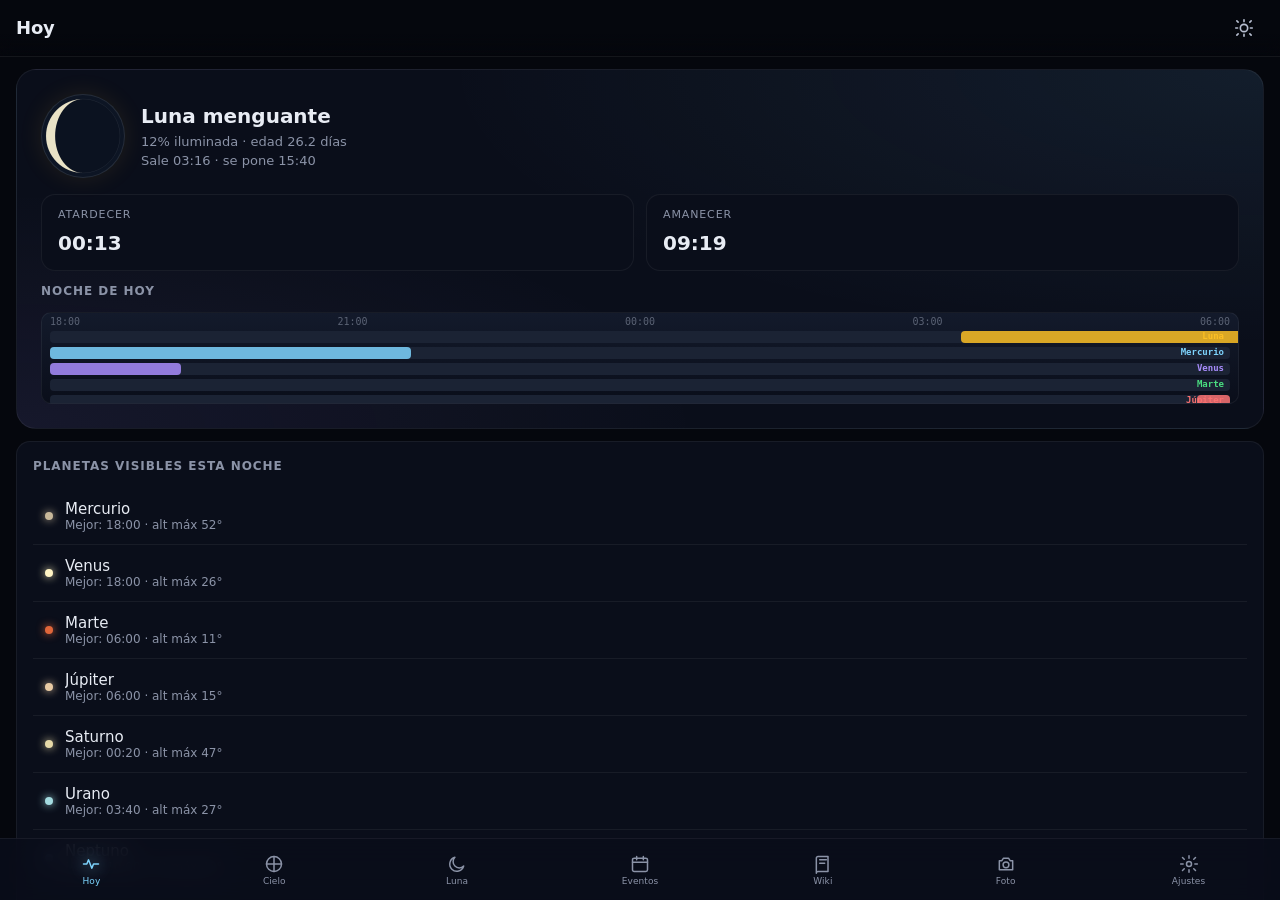
==== commit 11683250: "Add files via upload" ====
--- a/index.html
+++ b/index.html
@@ -1,520 +1,76 @@
 <!DOCTYPE html>
 <html lang="es">
 <head>
-<meta charset="UTF-8">
-<meta name="viewport" content="width=device-width,initial-scale=1,viewport-fit=cover">
-<title>Cielo</title>
-<link rel="stylesheet" href="estilos.css">
-<link rel="manifest" href="manifest.json">
-<meta name="theme-color" content="#04060f">
-<meta name="apple-mobile-web-app-capable" content="yes">
-<meta name="apple-mobile-web-app-status-bar-style" content="black-translucent">
-<meta name="apple-mobile-web-app-title" content="Cielo">
-<meta name="mobile-web-app-capable" content="yes">
+  <meta charset="UTF-8" />
+  <meta name="viewport" content="width=device-width, initial-scale=1, viewport-fit=cover, user-scalable=no" />
+  <meta name="theme-color" content="#05070d" />
+  <meta name="color-scheme" content="dark" />
+  <meta name="description" content="Guía astronómica offline para observadores aficionados." />
+
+  <title>Cielo Sur</title>
+
+  <!-- PWA -->
+  <link rel="manifest" href="./manifest.webmanifest" />
+
+  <!-- iOS -->
+  <meta name="apple-mobile-web-app-capable" content="yes" />
+  <meta name="apple-mobile-web-app-status-bar-style" content="black-translucent" />
+  <meta name="apple-mobile-web-app-title" content="Cielo Sur" />
+  <link rel="apple-touch-icon" href="./assets/icon-192.png" />
+  <link rel="apple-touch-icon" sizes="512x512" href="./assets/icon-512.png" />
+
+  <!-- Favicon -->
+  <link rel="icon" type="image/svg+xml" href="./assets/icon.svg" />
+
+  <link rel="stylesheet" href="./styles.css" />
+  <link rel="stylesheet" href="./chart.css" />
 </head>
 <body>
-
-<div id="errbox"></div>
-<div id="bootlog">Iniciando...</div>
-
-<div id="app">
-
-  <!-- ============ HEADER ============ -->
-  <header id="header">
-    <div class="brand">
-      <div class="brand-mark">✦</div>
-      <div class="brand-name">Almanaque del Cielo</div>
-    </div>
-    <div class="hdr-actions">
-      <button id="redBtn" title="Modo noche rojo" aria-label="Modo noche rojo">
-        <svg viewBox="0 0 24 24" fill="none" stroke="currentColor" stroke-width="1.8" stroke-linecap="round" stroke-linejoin="round">
+  <header id="topbar">
+    <div class="topbar-inner">
+      <h1 id="view-title">Hoy</h1>
+      <button id="night-toggle" class="icon-btn" aria-label="Modo noche" title="Modo noche">
+        <svg viewBox="0 0 24 24" width="22" height="22" fill="none" stroke="currentColor" stroke-width="1.8" stroke-linecap="round" stroke-linejoin="round">
+          <path d="M12 3v2M12 19v2M4.2 4.2l1.4 1.4M18.4 18.4l1.4 1.4M3 12h2M19 12h2M4.2 19.8l1.4-1.4M18.4 5.6l1.4-1.4"/>
           <circle cx="12" cy="12" r="4"/>
-          <path d="M12 2v2M12 20v2M2 12h2M20 12h2M4.93 4.93l1.41 1.41M17.66 17.66l1.41 1.41M4.93 19.07l1.41-1.41M17.66 6.34l1.41-1.41"/>
         </svg>
       </button>
-      <button id="locBtn">El Bolsón</button>
     </div>
   </header>
 
-  <!-- ============ TABS (reutiliza #nav) ============ -->
-  <nav id="nav">
-    <button data-page="home">
-      <svg class="ico" viewBox="0 0 24 24" fill="none" stroke="currentColor" stroke-width="2" stroke-linecap="round" stroke-linejoin="round">
-        <path d="M3 9l9-7 9 7v11a2 2 0 0 1-2 2H5a2 2 0 0 1-2-2z"/>
-        <polyline points="9 22 9 12 15 12 15 22"/>
-      </svg>
-      Inicio
+  <main id="view" aria-live="polite"></main>
+
+  <nav id="tabbar" role="tablist">
+    <button data-route="tonight" class="tab active" aria-label="Hoy">
+      <svg viewBox="0 0 24 24" width="20" height="20" fill="none" stroke="currentColor" stroke-width="1.8" stroke-linecap="round" stroke-linejoin="round"><path d="M3 12h4l2-5 4 10 2-5h6"/></svg>
+      <span>Hoy</span>
     </button>
-    <button data-page="sky">
-      <svg class="ico" viewBox="0 0 24 24" fill="none" stroke="currentColor" stroke-width="2" stroke-linecap="round" stroke-linejoin="round">
-        <polygon points="12 2 15.09 8.26 22 9.27 17 14.14 18.18 21.02 12 17.77 5.82 21.02 7 14.14 2 9.27 8.91 8.26 12 2"/>
-      </svg>
-      Cielo
+    <button data-route="sky" class="tab" aria-label="Cielo">
+      <svg viewBox="0 0 24 24" width="20" height="20" fill="none" stroke="currentColor" stroke-width="1.8" stroke-linecap="round" stroke-linejoin="round"><circle cx="12" cy="12" r="9"/><path d="M12 3v18M3 12h18"/></svg>
+      <span>Cielo</span>
     </button>
-    <button data-page="tonight">
-      <svg class="ico" viewBox="0 0 24 24" fill="none" stroke="currentColor" stroke-width="2" stroke-linecap="round" stroke-linejoin="round">
-        <path d="M21 12.79A9 9 0 1 1 11.21 3 7 7 0 0 0 21 12.79z"/>
-      </svg>
-      Hoy
+    <button data-route="moon" class="tab" aria-label="Luna">
+      <svg viewBox="0 0 24 24" width="20" height="20" fill="none" stroke="currentColor" stroke-width="1.8" stroke-linecap="round" stroke-linejoin="round"><path d="M20 14.5A8.5 8.5 0 1 1 9.5 4a7 7 0 0 0 10.5 10.5Z"/></svg>
+      <span>Luna</span>
     </button>
-    <button data-page="moon">
-      <svg class="ico" viewBox="0 0 24 24" fill="none" stroke="currentColor" stroke-width="2" stroke-linecap="round" stroke-linejoin="round">
-        <path d="M18 10a8 8 0 1 1-8-8 8 8 0 0 0 8 8z"/>
-      </svg>
-      Luna
+    <button data-route="events" class="tab" aria-label="Eventos">
+      <svg viewBox="0 0 24 24" width="20" height="20" fill="none" stroke="currentColor" stroke-width="1.8" stroke-linecap="round" stroke-linejoin="round"><rect x="3" y="5" width="18" height="16" rx="2"/><path d="M3 10h18M8 3v4M16 3v4"/></svg>
+      <span>Eventos</span>
     </button>
-    <button data-page="calendar">
-      <svg class="ico" viewBox="0 0 24 24" fill="none" stroke="currentColor" stroke-width="2" stroke-linecap="round" stroke-linejoin="round">
-        <rect x="3" y="4" width="18" height="18" rx="2" ry="2"/>
-        <line x1="3" y1="10" x2="21" y2="10"/>
-      </svg>
-      Eventos
+    <button data-route="wiki" class="tab" aria-label="Wiki">
+      <svg viewBox="0 0 24 24" width="20" height="20" fill="none" stroke="currentColor" stroke-width="1.8" stroke-linecap="round" stroke-linejoin="round"><path d="M4 5a2 2 0 0 1 2-2h12v18H6a2 2 0 0 0-2 2V5Z"/><path d="M8 7h8M8 11h6"/></svg>
+      <span>Wiki</span>
     </button>
-    <button data-page="journal">
-      <svg class="ico" viewBox="0 0 24 24" fill="none" stroke="currentColor" stroke-width="2" stroke-linecap="round" stroke-linejoin="round">
-        <path d="M4 19.5A2.5 2.5 0 0 1 6.5 17H20"/>
-        <path d="M6.5 2H20v20H6.5A2.5 2.5 0 0 1 4 19.5v-15A2.5 2.5 0 0 1 6.5 2z"/>
-      </svg>
-      Diario
+    <button data-route="photo" class="tab" aria-label="Foto">
+      <svg viewBox="0 0 24 24" width="20" height="20" fill="none" stroke="currentColor" stroke-width="1.8" stroke-linecap="round" stroke-linejoin="round"><path d="M4 8h3l2-3h6l2 3h3v11H4z"/><circle cx="12" cy="13" r="3.5"/></svg>
+      <span>Foto</span>
     </button>
-    <button data-page="wiki">
-      <svg class="ico" viewBox="0 0 24 24" fill="none" stroke="currentColor" stroke-width="2" stroke-linecap="round" stroke-linejoin="round">
-        <path d="M2 3h6a4 4 0 0 1 4 4v14a3 3 0 0 0-3-3H2z"/>
-        <path d="M22 3h-6a4 4 0 0 0-4 4v14a3 3 0 0 1 3-3h7z"/>
-      </svg>
-      Wiki
-    </button>
-    <button data-page="astro">
-      <svg class="ico" viewBox="0 0 24 24" fill="none" stroke="currentColor" stroke-width="2" stroke-linecap="round" stroke-linejoin="round">
-        <path d="M23 19a2 2 0 0 1-2 2H3a2 2 0 0 1-2-2V8a2 2 0 0 1 2-2h4l2-3h6l2 3h4a2 2 0 0 1 2 2z"/>
-        <circle cx="12" cy="13" r="4"/>
-      </svg>
-      Astro
+    <button data-route="settings" class="tab" aria-label="Ajustes">
+      <svg viewBox="0 0 24 24" width="20" height="20" fill="none" stroke="currentColor" stroke-width="1.8" stroke-linecap="round" stroke-linejoin="round"><circle cx="12" cy="12" r="3"/><path d="M12 2v3M12 19v3M4.2 4.2l2.1 2.1M17.7 17.7l2.1 2.1M2 12h3M19 12h3M4.2 19.8l2.1-2.1M17.7 6.3l2.1-2.1"/></svg>
+      <span>Ajustes</span>
     </button>
   </nav>
 
-  <!-- ============ MAIN ============ -->
-  <div id="main">
-
-    <!-- ====== HOME (Dashboard) ====== -->
-    <div class="page active" id="page-home">
-      <section class="hero">
-        <div class="hero-greeting" id="greeting">Buenas noches</div>
-        <div class="hero-subtitle" id="heroSubtitle">El Bolsón · --:--</div>
-
-        <div class="hero-moon-row">
-          <div class="hero-moon-icon" aria-hidden="true"></div>
-          <div class="hero-moon-info">
-            <h1 class="hero-moon-title" id="homePhase">Cargando...</h1>
-            <p class="hero-moon-detail" id="homeSummary">Iniciando...</p>
-          </div>
-        </div>
-      </section>
-
-      <div class="section-head">
-        <span class="section-title">Explorar</span>
-      </div>
-
-      <div class="bento" id="homeTiles">
-        <button class="bento-item bento-large" data-goto="sky">
-          <span class="bento-icon">
-            <svg viewBox="0 0 24 24" fill="none" stroke="currentColor" stroke-width="1.8" stroke-linecap="round" stroke-linejoin="round">
-              <polygon points="12 2 15.09 8.26 22 9.27 17 14.14 18.18 21.02 12 17.77 5.82 21.02 7 14.14 2 9.27 8.91 8.26 12 2"/>
-            </svg>
-          </span>
-          <span class="bento-body">
-            <span class="bento-title">Carta del Cielo</span>
-            <span class="bento-sub">Estrellas, planetas y constelaciones en vivo</span>
-          </span>
-        </button>
-
-        <button class="bento-item" data-goto="tonight">
-          <span class="bento-icon">
-            <svg viewBox="0 0 24 24" fill="none" stroke="currentColor" stroke-width="1.8" stroke-linecap="round" stroke-linejoin="round">
-              <path d="M21 12.79A9 9 0 1 1 11.21 3 7 7 0 0 0 21 12.79z"/>
-            </svg>
-          </span>
-          <span class="bento-body">
-            <span class="bento-title">Esta Noche</span>
-            <span class="bento-sub">Que ver ahora</span>
-          </span>
-        </button>
-
-        <button class="bento-item" data-goto="moon">
-          <span class="bento-icon">
-            <svg viewBox="0 0 24 24" fill="none" stroke="currentColor" stroke-width="1.8" stroke-linecap="round" stroke-linejoin="round">
-              <path d="M18 10a8 8 0 1 1-8-8 8 8 0 0 0 8 8z"/>
-            </svg>
-          </span>
-          <span class="bento-body">
-            <span class="bento-title">Luna</span>
-            <span class="bento-sub">Calendario lunar</span>
-          </span>
-        </button>
-
-        <button class="bento-item" data-goto="wiki">
-          <span class="bento-icon">
-            <svg viewBox="0 0 24 24" fill="none" stroke="currentColor" stroke-width="1.8" stroke-linecap="round" stroke-linejoin="round">
-              <path d="M2 3h6a4 4 0 0 1 4 4v14a3 3 0 0 0-3-3H2z"/>
-              <path d="M22 3h-6a4 4 0 0 0-4 4v14a3 3 0 0 1 3-3h7z"/>
-            </svg>
-          </span>
-          <span class="bento-body">
-            <span class="bento-title">Wiki</span>
-            <span class="bento-sub">230+ fichas</span>
-          </span>
-        </button>
-
-        <button class="bento-item" data-goto="calendar">
-          <span class="bento-icon">
-            <svg viewBox="0 0 24 24" fill="none" stroke="currentColor" stroke-width="1.8" stroke-linecap="round" stroke-linejoin="round">
-              <rect x="3" y="4" width="18" height="18" rx="2" ry="2"/>
-              <line x1="3" y1="10" x2="21" y2="10"/>
-            </svg>
-          </span>
-          <span class="bento-body">
-            <span class="bento-title">Eventos</span>
-            <span class="bento-sub">Proximos 60 dias</span>
-          </span>
-        </button>
-
-        <button class="bento-item" data-goto="journal">
-          <span class="bento-icon">
-            <svg viewBox="0 0 24 24" fill="none" stroke="currentColor" stroke-width="1.8" stroke-linecap="round" stroke-linejoin="round">
-              <path d="M4 19.5A2.5 2.5 0 0 1 6.5 17H20"/>
-              <path d="M6.5 2H20v20H6.5A2.5 2.5 0 0 1 4 19.5v-15A2.5 2.5 0 0 1 6.5 2z"/>
-            </svg>
-          </span>
-          <span class="bento-body">
-            <span class="bento-title">Diario</span>
-            <span class="bento-sub">Tus observaciones</span>
-          </span>
-        </button>
-
-        <button class="bento-item bento-large" data-goto="astro">
-          <span class="bento-icon">
-            <svg viewBox="0 0 24 24" fill="none" stroke="currentColor" stroke-width="1.8" stroke-linecap="round" stroke-linejoin="round">
-              <path d="M23 19a2 2 0 0 1-2 2H3a2 2 0 0 1-2-2V8a2 2 0 0 1 2-2h4l2-3h6l2 3h4a2 2 0 0 1 2 2z"/>
-              <circle cx="12" cy="13" r="4"/>
-            </svg>
-          </span>
-          <span class="bento-body">
-            <span class="bento-title">Astrofotografia</span>
-            <span class="bento-sub">Calculadora NPF, planificador de Via Lactea y tu equipo</span>
-          </span>
-        </button>
-      </div>
-
-      <div class="section-head">
-        <span class="section-title">Herramientas</span>
-      </div>
-
-      <button class="list-btn" id="btnExport">
-        <span class="lb-icon">
-          <svg viewBox="0 0 24 24" fill="none" stroke="currentColor" stroke-width="1.8" stroke-linecap="round" stroke-linejoin="round">
-            <path d="M21 15v4a2 2 0 0 1-2 2H5a2 2 0 0 1-2-2v-4"/>
-            <polyline points="7 10 12 15 17 10"/>
-            <line x1="12" y1="15" x2="12" y2="3"/>
-          </svg>
-        </span>
-        <span class="lb-body">
-          <span class="lb-title">Exportar PDF</span>
-          <span class="lb-sub">Tu diario y proximos eventos</span>
-        </span>
-        <span class="lb-arrow">→</span>
-      </button>
-    </div>
-
-    <!-- ====== SKY ====== -->
-    <div class="page" id="page-sky">
-      <div class="sky-box">
-        <canvas id="skyCanvas"></canvas>
-        <div id="skyHint" class="sky-hint">Arrastra para mover · Pellizca para zoom</div>
-      </div>
-      <div class="chips">
-        <button class="chip on" data-layer="constellations">Constelaciones</button>
-        <button class="chip on" data-layer="names">Nombres</button>
-        <button class="chip on" data-layer="planets">Planetas</button>
-        <button class="chip" data-layer="grid">Cuadricula</button>
-        <button class="chip" id="chipNow">Ahora</button>
-        <button class="chip" id="chipSpin">Animar</button>
-        <button class="chip" id="chipReset">Reset</button>
-      </div>
-      <div class="card mt10">
-        <div class="card-title">Hora</div>
-        <input type="range" id="timeSlider" min="-720" max="720" value="0" step="5" class="full">
-        <div class="slider-labels">
-          <span>-12h</span>
-          <span id="timeLabel" class="hl">Ahora</span>
-          <span>+12h</span>
-        </div>
-      </div>
-      <div class="card">
-        <div class="card-title">Hora sideral</div>
-        <div class="big" id="sidTime">--:--</div>
-        <p class="small" id="sidInfo">Cargando...</p>
-      </div>
-      <div class="card">
-        <div class="card-title">Objetos visibles</div>
-        <div class="list" id="visibleList"></div>
-      </div>
-    </div>
-
-    <!-- ====== TONIGHT ====== -->
-    <div class="page" id="page-tonight">
-      <div class="card">
-        <div class="card-title">Resumen</div>
-        <div class="big" id="tonightPhase">-</div>
-        <p id="tonightSummary"></p>
-      </div>
-      <div class="card">
-        <div class="card-title">Grafico de visibilidad</div>
-        <p class="small">Cuando esta cada objeto sobre el horizonte esta noche.</p>
-        <canvas id="visChart"></canvas>
-      </div>
-      <div class="card">
-        <div class="card-title">Planetas visibles</div>
-        <div class="list" id="planetsList"></div>
-      </div>
-      <div class="card">
-        <div class="card-title">Estrellas brillantes</div>
-        <div class="list" id="brightList"></div>
-      </div>
-      <div class="card">
-        <div class="card-title">Objetos Messier</div>
-        <div class="list" id="messierList"></div>
-      </div>
-    </div>
-
-    <!-- ====== MOON ====== -->
-    <div class="page" id="page-moon">
-      <div class="card">
-        <div class="card-title">Fase actual</div>
-        <canvas id="moonBigCanvas" class="moon-big-canvas"></canvas>
-        <div class="big" id="moonPhaseName">-</div>
-        <p id="moonDetails"></p>
-      </div>
-
-      <div class="card">
-        <div class="card-title">Calendario lunar</div>
-        <div class="moon-nav">
-          <button id="moonPrevBtn" class="moon-nav-btn">&#9664;</button>
-          <span id="moonMonthLabel" class="moon-nav-label">-</span>
-          <button id="moonNextBtn" class="moon-nav-btn">&#9654;</button>
-        </div>
-        <div class="moon-weekdays">
-          <span>L</span><span>M</span><span>M</span><span>J</span>
-          <span>V</span><span>S</span><span>D</span>
-        </div>
-        <div id="moonGrid" class="moon-grid"></div>
-        <div id="moonSummary" class="moon-summary"></div>
-      </div>
-
-      <div class="card">
-        <div class="card-title">Detalles del dia</div>
-        <div id="moonDayDetails">
-          <p class="small">Toca un dia del calendario.</p>
-        </div>
-      </div>
-    </div>
-
-    <!-- ====== CALENDAR ====== -->
-    <div class="page" id="page-calendar">
-      <div class="card">
-        <div class="card-title">Proximos eventos (60 dias)</div>
-        <div class="list" id="eventsList"></div>
-      </div>
-    </div>
-
-    <!-- ====== JOURNAL ====== -->
-    <div class="page" id="page-journal">
-      <div class="card">
-        <div class="card-title">Nueva observacion</div>
-        <div class="field">
-          <label>Titulo</label>
-          <input type="text" id="jTitle">
-        </div>
-        <div class="field">
-          <label>Objetos</label>
-          <input type="text" id="jObjects">
-        </div>
-        <div class="field">
-          <label>Notas</label>
-          <textarea id="jNotes"></textarea>
-        </div>
-        <button class="btn" id="btnSaveJ">Guardar observacion</button>
-      </div>
-      <div class="card">
-        <div class="card-title">Mis observaciones (<span id="jCount">0</span>)</div>
-        <div id="journalList"></div>
-      </div>
-    </div>
-
-    <!-- ====== WIKI ====== -->
-    <div class="page" id="page-wiki">
-      <div class="card">
-        <div class="card-title">Wiki astronomica</div>
-        <p class="small">Toca cualquier objeto para ver la ficha completa.</p>
-        <input type="text" id="wikiSearch" placeholder="Buscar objeto...">
-        <div class="chips" id="wikiCats"></div>
-      </div>
-      <div id="wikiList"></div>
-    </div>
-
-    <!-- ====== ASTRO ====== -->
-    <div class="page" id="page-astro">
-      <div class="card">
-        <div class="card-title">Calculadora NPF</div>
-        <p class="small">
-          Cuantos segundos puedes exponer sin que las estrellas
-          se conviertan en rayas.
-        </p>
-        <div class="field">
-          <label>Focal (mm)</label>
-          <input type="number" id="npfFocal" value="18" step="1">
-        </div>
-        <div class="field">
-          <label>Apertura (f/)</label>
-          <input type="number" id="npfF" value="3.5" step="0.1">
-        </div>
-        <div class="field">
-          <label>Tamano de pixel (micrones)</label>
-          <input type="number" id="npfPix" value="4.3" step="0.1">
-        </div>
-        <div class="field">
-          <label>Declinacion del objeto (grados)</label>
-          <input type="number" id="npfDec" value="0" step="1">
-        </div>
-        <button class="btn" id="btnCalcNPF">Calcular</button>
-        <div class="result" id="npfResult"></div>
-      </div>
-      <div class="card">
-        <div class="card-title">Planificador Via Lactea</div>
-        <p class="small">
-          Cuando y hacia donde apuntar para fotografiar
-          el centro galactico desde tu ubicacion.
-        </p>
-        <div class="result" id="mwResult">Calculando...</div>
-      </div>
-      <div class="card">
-        <div class="card-title">Mi equipo</div>
-        <div class="field">
-          <label>Camara</label>
-          <input type="text" id="eqCam" placeholder="Ej: Canon EOS 2000D">
-        </div>
-        <div class="field">
-          <label>Objetivo (focal y apertura)</label>
-          <input type="text" id="eqLens" placeholder="Ej: 18-55mm f/3.5-5.6">
-        </div>
-        <div class="field">
-          <label>Telescopio (opcional)</label>
-          <input type="text" id="eqScope" placeholder="Ej: reflector 114/900">
-        </div>
-        <button class="btn" id="btnSaveEq">Guardar equipo</button>
-        <div class="result" id="eqResult"></div>
-      </div>
-      <div class="card">
-        <div class="card-title">Consejos practicos</div>
-        <p class="small">
-          ISO 1600-3200, tripode firme, disparador remoto o
-          temporizador de 2s, enfoque manual a infinito, y
-          apila muchas tomas con Sequator o DeepSkyStacker.
-        </p>
-      </div>
-    </div>
-
-  </div><!-- /#main -->
-
-</div><!-- /#app -->
-
-<!-- ============ MODAL UBICACION ============ -->
-<div id="modal">
-  <div id="sheet">
-    <h2>Ubicacion</h2>
-    <p class="hint">Por defecto: El Bolson (-41.97, -71.53).</p>
-    <div class="field">
-      <label>Latitud</label>
-      <input type="number" id="inLat" step="0.0001">
-    </div>
-    <div class="field">
-      <label>Longitud</label>
-      <input type="number" id="inLon" step="0.0001">
-    </div>
-    <button class="btn" id="btnSaveLoc">Guardar</button>
-    <button class="btn ghost" id="btnGps">Usar GPS</button>
-    <button class="btn ghost" id="btnCloseLoc">Cancelar</button>
-  </div>
-</div>
-
-<!-- ============ MODAL INFO ============ -->
-<div id="modalInfo">
-  <div id="sheetInfo">
-    <div id="sheetInfoContent"></div>
-  </div>
-</div>
-
-<div id="toast"></div>
-
-<script src="wiki.js"></script>
-<script src="app.js"></script>
-
-<!-- Glue UI: greeting + subtitle + service worker. NO toca la lógica de la app. -->
-<script>
-(function(){
-  function setGreeting(){
-    var h = new Date().getHours();
-    var g = "Buenas noches";
-    if (h >= 6 && h < 12) g = "Buenos dias";
-    else if (h >= 12 && h < 19) g = "Buenas tardes";
-
-    var el = document.getElementById("greeting");
-    if (el) el.textContent = g;
-
-    var sub = document.getElementById("heroSubtitle");
-    if (sub){
-      var now = new Date();
-      var hh = String(now.getHours()).padStart(2, "0");
-      var mm = String(now.getMinutes()).padStart(2, "0");
-      var loc = "El Bolsón";
-      try {
-        var savedLoc = localStorage.getItem("c7loc");
-        if (savedLoc){
-          var p = JSON.parse(savedLoc);
-          if (p && typeof p.lat === "number"){
-            var lat = Math.abs(p.lat).toFixed(2);
-            var lon = Math.abs(p.lon).toFixed(2);
-            loc = lat + "° " + (p.lat >= 0 ? "N" : "S") +
-                  " · " + lon + "° " + (p.lon >= 0 ? "E" : "O");
-          }
-        }
-      } catch(e){}
-      sub.textContent = loc + " · " + hh + ":" + mm;
-    }
-  }
-  setGreeting();
-  // Refresca cada minuto
-  setInterval(setGreeting, 60000);
-
-  // Auto-scroll del tab activo a la vista
-  var nav = document.getElementById("nav");
-  if (nav){
-    var observer = new MutationObserver(function(){
-      var active = nav.querySelector("button.on");
-      if (active && active.scrollIntoView){
-        active.scrollIntoView({ behavior: "smooth", inline: "center", block: "nearest" });
-      }
-    });
-    observer.observe(nav, { subtree: true, attributes: true, attributeFilter: ["class"] });
-  }
-})();
-
-if ("serviceWorker" in navigator){
-  window.addEventListener("load", function(){
-    navigator.serviceWorker.register("sw.js").catch(function(err){
-      console.warn("SW no registrado:", err);
-    });
-  });
-}
-</script>
+  <script type="module" src="./app.js"></script>
 </body>
 </html>
--- a/styles.css
+++ b/styles.css
@@ -0,0 +1,697 @@
+/* ============================================================
+   Cielo Sur — Hoja de estilos principal
+   ============================================================ */
+
+:root {
+  --bg-0: #05070d;
+  --bg-1: #0a0e1a;
+  --bg-2: #131a2b;
+  --bg-3: #1b2334;
+  --tx-hi: #e8ecf4;
+  --tx-md: #b6bdcf;
+  --tx-lo: #8b93a7;
+  --tx-dim: #5a6274;
+  --accent: #7dd3fc;
+  --accent-2: #a78bfa;
+  --warm: #fbbf24;
+  --ok: #4ade80;
+  --warn: #fb923c;
+  --bad: #f87171;
+  --line: rgba(255, 255, 255, 0.06);
+  --line-2: rgba(255, 255, 255, 0.10);
+  --shadow: 0 8px 24px rgba(0, 0, 0, 0.45);
+  --r-sm: 10px;
+  --r-md: 14px;
+  --r-lg: 20px;
+  --r-xl: 28px;
+  --s-1: 4px;
+  --s-2: 8px;
+  --s-3: 12px;
+  --s-4: 16px;
+  --s-5: 24px;
+  --s-6: 32px;
+  --font: -apple-system, BlinkMacSystemFont, "Segoe UI", "SF Pro Display", "Inter", system-ui, sans-serif;
+  --mono: ui-monospace, "SF Mono", "JetBrains Mono", Menlo, monospace;
+  --topbar-h: 56px;
+  --tabbar-h: 62px;
+  --safe-top: env(safe-area-inset-top, 0px);
+  --safe-bottom: env(safe-area-inset-bottom, 0px);
+  --ease: cubic-bezier(0.2, 0.8, 0.2, 1);
+}
+
+html.night-red {
+  --bg-0: #000;
+  --bg-1: #0a0000;
+  --bg-2: #160000;
+  --bg-3: #220000;
+  --tx-hi: #ff3b3b;
+  --tx-md: #d92020;
+  --tx-lo: #a01010;
+  --tx-dim: #601010;
+  --accent: #ff4040;
+  --accent-2: #ff4040;
+  --warm: #ff5050;
+  --ok: #ff4040;
+  --warn: #ff4040;
+  --bad: #ff4040;
+  --line: rgba(255, 60, 60, 0.12);
+  --line-2: rgba(255, 60, 60, 0.20);
+}
+
+*, *::before, *::after { box-sizing: border-box; }
+html, body {
+  margin: 0; padding: 0; height: 100%;
+  overflow: hidden; overscroll-behavior: none;
+}
+body {
+  font-family: var(--font);
+  font-size: 15px; line-height: 1.45;
+  color: var(--tx-hi); background: var(--bg-0);
+  -webkit-font-smoothing: antialiased;
+  -webkit-tap-highlight-color: transparent;
+  user-select: none;
+  display: flex; flex-direction: column;
+  height: 100dvh;
+}
+h1, h2, h3, h4 { margin: 0; font-weight: 600; letter-spacing: -0.01em; }
+h1 { font-size: 20px; }
+h2 { font-size: 17px; }
+h3 { font-size: 15px; }
+p { margin: 0; }
+button { font-family: inherit; color: inherit; background: none; border: 0; cursor: pointer; }
+input, select, textarea { font-family: inherit; color: inherit; }
+
+#topbar {
+  position: sticky; top: 0; z-index: 20;
+  padding-top: var(--safe-top);
+  background: linear-gradient(180deg, var(--bg-0) 60%, transparent);
+  backdrop-filter: blur(8px);
+  border-bottom: 1px solid var(--line);
+}
+.topbar-inner {
+  height: var(--topbar-h);
+  padding: 0 var(--s-4);
+  display: flex; align-items: center; justify-content: space-between;
+}
+#view-title { font-size: 18px; font-weight: 600; letter-spacing: -0.01em; }
+.icon-btn {
+  width: 40px; height: 40px;
+  display: grid; place-items: center;
+  border-radius: 50%; color: var(--tx-md);
+  transition: background .15s var(--ease), color .15s var(--ease);
+}
+.icon-btn:hover, .icon-btn:active { background: var(--bg-2); color: var(--accent); }
+.icon-btn.active { color: var(--bad); }
+
+#view {
+  flex: 1;
+  overflow-y: auto; overflow-x: hidden;
+  -webkit-overflow-scrolling: touch;
+  padding: var(--s-3) var(--s-4) calc(var(--tabbar-h) + var(--safe-bottom) + var(--s-5));
+  animation: viewIn .25s var(--ease);
+}
+@keyframes viewIn {
+  from { opacity: 0; transform: translateY(6px); }
+  to { opacity: 1; transform: none; }
+}
+
+#tabbar {
+  position: fixed; bottom: 0; left: 0; right: 0; z-index: 20;
+  height: calc(var(--tabbar-h) + var(--safe-bottom));
+  padding-bottom: var(--safe-bottom);
+  display: grid;
+  grid-template-columns: repeat(7, 1fr);
+  background: rgba(10, 14, 26, 0.85);
+  backdrop-filter: blur(14px);
+  border-top: 1px solid var(--line);
+}
+html.night-red #tabbar { background: rgba(10, 0, 0, 0.9); }
+.tab {
+  display: flex; flex-direction: column;
+  align-items: center; justify-content: center;
+  gap: 2px;
+  color: var(--tx-lo);
+  font-size: 9px; font-weight: 500; letter-spacing: 0.01em;
+  transition: color .15s var(--ease);
+  padding: 6px 0;
+}
+.tab.active { color: var(--accent); }
+.tab.active svg { filter: drop-shadow(0 0 8px var(--accent)); }
+.tab:active { transform: scale(0.95); }
+
+.card {
+  background: var(--bg-1);
+  border: 1px solid var(--line);
+  border-radius: var(--r-md);
+  padding: var(--s-4);
+  margin-bottom: var(--s-3);
+}
+.card.elevated { background: var(--bg-2); }
+.card.hero {
+  background:
+    radial-gradient(120% 140% at 100% 0%, rgba(125, 211, 252, 0.08), transparent 55%),
+    radial-gradient(100% 120% at 0% 100%, rgba(167, 139, 250, 0.08), transparent 55%),
+    var(--bg-1);
+  border-radius: var(--r-lg);
+  padding: var(--s-5);
+}
+.card-title {
+  font-size: 12px; font-weight: 600;
+  text-transform: uppercase; letter-spacing: 0.08em;
+  color: var(--tx-lo); margin-bottom: var(--s-3);
+}
+
+.chip {
+  display: inline-flex; align-items: center; gap: 6px;
+  padding: 6px 12px; border-radius: 999px;
+  background: var(--bg-2); border: 1px solid var(--line);
+  color: var(--tx-md); font-size: 12px; font-weight: 500;
+  white-space: nowrap;
+}
+.chip.active { background: var(--accent); color: #05202c; border-color: transparent; }
+.chip-row {
+  display: flex; gap: var(--s-2);
+  overflow-x: auto; scrollbar-width: none;
+  padding: var(--s-1) 0;
+  margin: 0 calc(-1 * var(--s-4));
+  padding-left: var(--s-4); padding-right: var(--s-4);
+}
+.chip-row::-webkit-scrollbar { display: none; }
+
+.btn {
+  display: inline-flex; align-items: center; justify-content: center;
+  gap: 8px; min-height: 44px;
+  padding: 0 var(--s-4);
+  border-radius: var(--r-sm);
+  background: var(--bg-2); border: 1px solid var(--line-2);
+  color: var(--tx-hi); font-size: 14px; font-weight: 500;
+  transition: transform .1s var(--ease), background .15s var(--ease);
+}
+.btn:active { transform: scale(0.97); }
+.btn.primary {
+  background: var(--accent); color: #05202c;
+  border-color: transparent; font-weight: 600;
+}
+.btn.ghost { background: transparent; }
+.btn.full { width: 100%; }
+
+.list { display: flex; flex-direction: column; }
+.list-item {
+  display: flex; align-items: center; gap: var(--s-3);
+  padding: var(--s-3); border-radius: var(--r-sm);
+  transition: background .15s var(--ease);
+  text-align: left; width: 100%;
+}
+.list-item:active { background: var(--bg-2); }
+.list-item + .list-item { border-top: 1px solid var(--line); border-radius: 0; }
+.list-item .li-dot {
+  width: 8px; height: 8px; border-radius: 50%;
+  background: var(--accent);
+  flex: 0 0 auto;
+  box-shadow: 0 0 8px currentColor;
+}
+.list-item .li-main { flex: 1; min-width: 0; }
+.list-item .li-name {
+  font-size: 15px; font-weight: 500; color: var(--tx-hi);
+  white-space: nowrap; overflow: hidden; text-overflow: ellipsis;
+}
+.list-item .li-sub {
+  font-size: 12px; color: var(--tx-lo);
+  white-space: nowrap; overflow: hidden; text-overflow: ellipsis;
+}
+.list-item .li-value {
+  font-family: var(--mono); font-size: 13px; color: var(--tx-md);
+  white-space: nowrap;
+}
+
+.hero-moon { display: flex; align-items: center; gap: var(--s-4); margin-bottom: var(--s-4); }
+.moon-orb {
+  width: 84px; height: 84px; border-radius: 50%;
+  flex: 0 0 auto; position: relative;
+  background: #0d1524;
+  box-shadow: inset 0 0 0 1px var(--line-2), 0 0 24px rgba(251, 191, 36, 0.10);
+  overflow: hidden;
+}
+.moon-orb canvas { width: 100%; height: 100%; display: block; }
+.hero-info { flex: 1; }
+.hero-phase { font-size: 20px; font-weight: 600; margin-bottom: 2px; }
+.hero-sub { font-size: 13px; color: var(--tx-lo); }
+
+.timeline {
+  margin-top: var(--s-3);
+  position: relative; height: 92px;
+  border-radius: var(--r-sm);
+  background: linear-gradient(180deg, var(--bg-2), var(--bg-1));
+  border: 1px solid var(--line);
+  overflow: hidden;
+}
+.timeline-hours {
+  position: absolute; inset: 0 0 auto 0; height: 18px;
+  display: flex; justify-content: space-between;
+  padding: 0 8px; align-items: center;
+  font-family: var(--mono); font-size: 10px; color: var(--tx-dim);
+}
+.timeline-grid { position: absolute; inset: 18px 8px 8px 8px; }
+.tl-row {
+  position: absolute; left: 0; right: 0; height: 12px;
+  border-radius: 4px; background: var(--bg-3);
+}
+.tl-bar {
+  position: absolute; top: 0; bottom: 0;
+  border-radius: 4px; background: var(--accent); opacity: 0.85;
+}
+.tl-label {
+  position: absolute; right: 6px; top: 50%; transform: translateY(-50%);
+  font-family: var(--mono); font-size: 9px;
+  color: rgba(0,0,0,0.75); font-weight: 600; pointer-events: none;
+}
+
+.kpi-grid { display: grid; grid-template-columns: 1fr 1fr; gap: var(--s-3); margin-bottom: var(--s-3); }
+.kpi {
+  background: var(--bg-1);
+  border: 1px solid var(--line);
+  border-radius: var(--r-md);
+  padding: var(--s-3) var(--s-4);
+}
+.kpi .kpi-label {
+  font-size: 11px; color: var(--tx-lo);
+  text-transform: uppercase; letter-spacing: 0.08em; margin-bottom: 6px;
+}
+.kpi .kpi-value {
+  font-size: 20px; font-weight: 600; color: var(--tx-hi);
+  font-variant-numeric: tabular-nums;
+}
+.kpi .kpi-unit { font-size: 12px; color: var(--tx-lo); margin-left: 4px; font-weight: 400; }
+
+.search-wrap { position: relative; margin-bottom: var(--s-3); }
+.search-wrap svg {
+  position: absolute; left: 14px; top: 50%; transform: translateY(-50%);
+  color: var(--tx-dim);
+}
+.search-input {
+  width: 100%; height: 44px;
+  padding: 0 var(--s-4) 0 42px;
+  background: var(--bg-1);
+  border: 1px solid var(--line);
+  border-radius: var(--r-sm);
+  font-size: 15px; color: var(--tx-hi);
+  outline: none;
+  transition: border-color .15s var(--ease);
+}
+.search-input:focus { border-color: var(--accent); }
+.search-input::placeholder { color: var(--tx-dim); }
+
+.moon-cal {
+  display: grid; grid-template-columns: repeat(7, 1fr);
+  gap: 2px; margin-top: var(--s-3);
+}
+.moon-cal .dow {
+  text-align: center;
+  font-size: 10px; color: var(--tx-dim);
+  padding: 4px 0;
+  text-transform: uppercase; letter-spacing: 0.08em;
+}
+.moon-day {
+  aspect-ratio: 1;
+  display: flex;
+  flex-direction: column;
+  align-items: center;
+  justify-content: center;
+  gap: 2px;
+  padding: 2px;
+  border-radius: var(--r-sm);
+  color: var(--tx-md);
+  font-size: 11px;
+  line-height: 1;
+  position: relative;
+  transition: background .15s var(--ease);
+}
+.moon-day > span {
+  display: block;
+  line-height: 1;
+  font-variant-numeric: tabular-nums;
+}
+.moon-day canvas {
+  display: block;
+  width: 18px;
+  height: 18px;
+  flex: 0 0 auto;
+}
+.moon-day:active { background: var(--bg-2); }
+.moon-day.today { background: var(--bg-2); color: var(--accent); font-weight: 600; }
+.moon-day.today canvas { filter: drop-shadow(0 0 4px rgba(125, 211, 252, 0.4)); }
+.moon-day.other-month { opacity: 0.25; }
+
+.field { margin-bottom: var(--s-3); }
+.field label {
+  display: block; font-size: 12px; color: var(--tx-lo);
+  margin-bottom: 6px;
+  text-transform: uppercase; letter-spacing: 0.06em;
+}
+.field input, .field select {
+  width: 100%; height: 44px;
+  padding: 0 var(--s-3);
+  background: var(--bg-2);
+  border: 1px solid var(--line);
+  border-radius: var(--r-sm);
+  font-size: 15px; outline: none;
+}
+.field input:focus, .field select:focus { border-color: var(--accent); }
+
+.result-box {
+  background: linear-gradient(135deg, rgba(125, 211, 252, 0.08), rgba(167, 139, 250, 0.08));
+  border: 1px solid var(--line-2);
+  border-radius: var(--r-md);
+  padding: var(--s-4); text-align: center;
+}
+.result-big {
+  font-size: 40px; font-weight: 700;
+  color: var(--accent);
+  font-variant-numeric: tabular-nums;
+  line-height: 1;
+}
+.result-unit { font-size: 14px; color: var(--tx-lo); margin-left: 6px; }
+.result-sub { font-size: 12px; color: var(--tx-lo); margin-top: var(--s-2); }
+
+.sheet-backdrop {
+  position: fixed; inset: 0;
+  background: rgba(0, 0, 0, 0.65);
+  backdrop-filter: blur(4px);
+  z-index: 40;
+  opacity: 0; pointer-events: none;
+  transition: opacity .2s var(--ease);
+}
+.sheet-backdrop.open { opacity: 1; pointer-events: auto; }
+.sheet {
+  position: fixed; left: 0; right: 0; bottom: 0;
+  z-index: 50;
+  background: var(--bg-1);
+  border-top-left-radius: var(--r-xl);
+  border-top-right-radius: var(--r-xl);
+  border-top: 1px solid var(--line-2);
+  max-height: 85dvh;
+  overflow-y: auto;
+  padding: var(--s-5) var(--s-4) calc(var(--s-5) + var(--safe-bottom));
+  transform: translateY(100%);
+  transition: transform .28s var(--ease);
+}
+.sheet.open { transform: none; }
+.sheet-handle {
+  width: 40px; height: 4px;
+  background: var(--line-2); border-radius: 2px;
+  margin: 0 auto var(--s-4);
+}
+.sheet h2 { font-size: 22px; margin-bottom: 4px; }
+.sheet .sheet-type {
+  font-size: 12px; color: var(--accent);
+  text-transform: uppercase; letter-spacing: 0.08em;
+  margin-bottom: var(--s-4);
+}
+.sheet .data-grid {
+  display: grid; grid-template-columns: 1fr 1fr;
+  gap: var(--s-3); margin: var(--s-4) 0;
+}
+.sheet .data-cell {
+  background: var(--bg-2); border-radius: var(--r-sm);
+  padding: var(--s-3);
+}
+.sheet .data-cell .dc-label {
+  font-size: 10px; color: var(--tx-lo);
+  text-transform: uppercase; letter-spacing: 0.06em;
+  margin-bottom: 4px;
+}
+.sheet .data-cell .dc-value {
+  font-size: 15px; font-weight: 500;
+  font-family: var(--mono);
+}
+.sheet p.body { font-size: 14px; color: var(--tx-md); line-height: 1.55; margin-bottom: var(--s-3); }
+
+/* ============ NUEVOS: Eventos ============ */
+.event-item {
+  display: flex; align-items: flex-start; gap: var(--s-3);
+  padding: var(--s-3) 0;
+  border-bottom: 1px solid var(--line);
+}
+.event-item:last-child { border-bottom: 0; }
+.event-icon {
+  width: 42px; height: 42px; border-radius: 12px;
+  flex: 0 0 auto;
+  display: grid; place-items: center;
+  font-size: 20px;
+  background: var(--bg-2);
+  border: 1px solid var(--line);
+}
+.event-icon.moon   { color: #fef3c7; }
+.event-icon.meteor { color: #7dd3fc; }
+.event-icon.season { color: #a78bfa; }
+.event-body { flex: 1; min-width: 0; }
+.event-name { font-size: 15px; font-weight: 500; margin-bottom: 2px; }
+.event-when {
+  font-family: var(--mono); font-size: 12px;
+  color: var(--accent); margin-bottom: 4px;
+}
+.event-desc { font-size: 12px; color: var(--tx-lo); line-height: 1.4; }
+.event-countdown {
+  font-family: var(--mono);
+  font-size: 11px; color: var(--tx-lo);
+  background: var(--bg-2);
+  padding: 2px 8px; border-radius: 999px;
+  white-space: nowrap;
+}
+.event-countdown.soon { color: var(--warm); }
+.event-countdown.today { color: var(--ok); font-weight: 600; }
+
+/* ============ NUEVOS: Diario ============ */
+.journal-item {
+  padding: var(--s-3) 0;
+  border-bottom: 1px solid var(--line);
+}
+.journal-item:last-child { border-bottom: 0; }
+.journal-head {
+  display: flex; justify-content: space-between;
+  align-items: baseline; gap: var(--s-3);
+  margin-bottom: 4px;
+}
+.journal-name { font-size: 14px; font-weight: 500; }
+.journal-date { font-family: var(--mono); font-size: 11px; color: var(--tx-lo); }
+.journal-notes {
+  font-size: 13px; color: var(--tx-md);
+  line-height: 1.45;
+  white-space: pre-wrap;
+  word-break: break-word;
+}
+.journal-empty {
+  text-align: center; padding: var(--s-4) 0;
+  color: var(--tx-lo); font-size: 13px; line-height: 1.5;
+}
+
+/* ============ NUEVOS: Vía Láctea ============ */
+.mw-chart {
+  width: 100%; height: 90px;
+  margin: var(--s-3) 0;
+  display: block;
+  background: var(--bg-2);
+  border-radius: var(--r-sm);
+  border: 1px solid var(--line);
+}
+.mw-badge {
+  display: inline-flex; align-items: center; gap: 6px;
+  padding: 6px 12px; border-radius: 999px;
+  background: var(--bg-2); border: 1px solid var(--line);
+  font-size: 12px; font-weight: 500;
+  color: var(--tx-md);
+}
+.mw-badge.ok { color: var(--ok); border-color: var(--ok); }
+.mw-badge.warn { color: var(--warm); border-color: var(--warm); }
+.mw-badge.bad { color: var(--bad); border-color: var(--bad); }
+
+.switch-row {
+  display: flex; align-items: center; justify-content: space-between;
+  padding: var(--s-3) 0;
+  border-bottom: 1px solid var(--line);
+}
+.switch-row:last-child { border-bottom: 0; }
+.switch-row .sr-label { font-size: 15px; }
+.switch-row .sr-desc { font-size: 12px; color: var(--tx-lo); margin-top: 2px; }
+.switch {
+  width: 44px; height: 26px;
+  background: var(--bg-3); border-radius: 999px;
+  position: relative;
+  transition: background .2s var(--ease);
+  flex: 0 0 auto;
+}
+.switch::after {
+  content: ""; position: absolute;
+  top: 3px; left: 3px;
+  width: 20px; height: 20px;
+  background: #fff; border-radius: 50%;
+  transition: transform .2s var(--ease);
+}
+.switch.on { background: var(--accent); }
+.switch.on::after { transform: translateX(18px); }
+
+.muted { color: var(--tx-lo); }
+.mono { font-family: var(--mono); font-variant-numeric: tabular-nums; }
+.row { display: flex; align-items: center; gap: var(--s-3); }
+.row.between { justify-content: space-between; }
+.spacer { flex: 1; }
+.mt-3 { margin-top: var(--s-3); }
+.mt-4 { margin-top: var(--s-4); }
+.text-sm { font-size: 13px; }
+.text-xs { font-size: 11px; }
+
+/* ============================================================
+   Wiki — cards, listado y ficha
+   ============================================================ */
+.wiki-count {
+  font-size: 11px;
+  color: var(--tx-dim);
+  text-transform: uppercase;
+  letter-spacing: 0.08em;
+  padding: 0 4px 8px;
+}
+.wiki-grid {
+  display: flex;
+  flex-direction: column;
+  gap: 6px;
+}
+.wiki-empty {
+  text-align: center;
+  padding: 40px 0;
+  color: var(--tx-lo);
+  font-size: 13px;
+}
+.wiki-card {
+  display: flex;
+  align-items: center;
+  gap: 12px;
+  padding: 12px 14px;
+  background: var(--bg-1);
+  border: 1px solid var(--line);
+  border-radius: var(--r-md);
+  text-align: left;
+  width: 100%;
+  transition: background .15s var(--ease), border-color .15s var(--ease), transform .1s var(--ease);
+}
+.wiki-card:active {
+  background: var(--bg-2);
+  transform: scale(0.995);
+}
+.wiki-card-dot {
+  width: 10px;
+  height: 10px;
+  border-radius: 50%;
+  flex: 0 0 auto;
+}
+.wiki-card-body {
+  flex: 1;
+  min-width: 0;
+  display: flex;
+  flex-direction: column;
+  gap: 2px;
+}
+.wiki-card-name {
+  font-size: 15px;
+  font-weight: 500;
+  color: var(--tx-hi);
+  white-space: nowrap;
+  overflow: hidden;
+  text-overflow: ellipsis;
+}
+.wiki-card-sub {
+  font-size: 11px;
+  color: var(--tx-lo);
+  white-space: nowrap;
+  overflow: hidden;
+  text-overflow: ellipsis;
+}
+.wiki-card-right {
+  font-family: var(--mono);
+  font-size: 11px;
+  color: var(--tx-md);
+  white-space: nowrap;
+  flex: 0 0 auto;
+}
+
+/* ============================================================
+   Ficha de objeto — secciones
+   ============================================================ */
+.sheet-hero {
+  display: flex;
+  align-items: center;
+  gap: 14px;
+  margin-bottom: 18px;
+  padding-bottom: 16px;
+  border-bottom: 1px solid var(--line);
+}
+.sheet-hero-dot {
+  width: 44px;
+  height: 44px;
+  border-radius: 50%;
+  flex: 0 0 auto;
+}
+.sheet-hero-info { flex: 1; min-width: 0; }
+.sheet-hero-info h2 {
+  font-size: 24px;
+  font-weight: 600;
+  letter-spacing: -0.02em;
+  margin-bottom: 2px;
+}
+.sheet-hero-info .sheet-type {
+  font-size: 12px;
+  color: var(--accent);
+  text-transform: uppercase;
+  letter-spacing: 0.06em;
+  margin: 0;
+}
+.sheet-section-title {
+  font-size: 11px;
+  font-weight: 600;
+  text-transform: uppercase;
+  letter-spacing: 0.10em;
+  color: var(--tx-dim);
+  margin: 20px 0 10px;
+}
+.sheet .body {
+  font-size: 14px;
+  color: var(--tx-md);
+  line-height: 1.6;
+  margin: 0;
+}
+.facts-list {
+  margin: 0;
+  padding-left: 0;
+  list-style: none;
+  display: flex;
+  flex-direction: column;
+  gap: 8px;
+}
+.facts-list li {
+  font-size: 13px;
+  color: var(--tx-md);
+  line-height: 1.5;
+  padding-left: 18px;
+  position: relative;
+}
+.facts-list li::before {
+  content: '·';
+  position: absolute;
+  left: 4px;
+  color: var(--accent);
+  font-weight: bold;
+  font-size: 18px;
+  line-height: 1;
+  top: 2px;
+}
+.related-chips {
+  display: flex;
+  flex-wrap: wrap;
+  gap: 6px;
+}
+.related-chips .chip {
+  cursor: pointer;
+  transition: background .15s var(--ease);
+}
+.related-chips .chip:active {
+  background: var(--bg-3);
+}
--- a/chart.css
+++ b/chart.css
@@ -0,0 +1,256 @@
+/* ============================================================
+   Cielo Sur — Estilos de la carta del cielo
+   Vista circular + panel mínimo (play + hora + reset + slider).
+   ============================================================ */
+
+.chart-wrap {
+  position: relative;
+  width: 100%;
+  max-width: min(100%, 52vh, 480px);
+  aspect-ratio: 1 / 1;
+  margin: 0 auto;
+  touch-action: none;
+}
+
+.chart-wrap canvas {
+  position: absolute;
+  inset: 0;
+  width: 100%;
+  height: 100%;
+  display: block;
+  touch-action: none;
+  cursor: grab;
+}
+.chart-wrap canvas:active { cursor: grabbing; }
+
+/* Overlay superior: solo botones de capas */
+.chart-overlay {
+  position: absolute;
+  inset: 0;
+  pointer-events: none;
+  z-index: 2;
+}
+.chart-overlay .co-top {
+  position: absolute;
+  top: 6px;
+  right: 6px;
+  display: flex;
+  gap: 6px;
+  pointer-events: auto;
+}
+
+.chart-btn {
+  width: 36px;
+  height: 36px;
+  border-radius: 50%;
+  display: grid;
+  place-items: center;
+  background: rgba(5, 7, 13, 0.72);
+  backdrop-filter: blur(8px);
+  border: 1px solid var(--line-2);
+  color: var(--tx-md);
+  font-size: 12px;
+  font-weight: 600;
+  transition: background .15s var(--ease), color .15s var(--ease), border-color .15s var(--ease);
+}
+.chart-btn:active { transform: scale(0.94); }
+.chart-btn.on {
+  color: var(--accent);
+  border-color: var(--accent);
+  background: rgba(125, 211, 252, 0.10);
+}
+html.night-red .chart-btn { background: rgba(10, 0, 0, 0.82); }
+
+.chart-hint {
+  position: absolute;
+  left: 50%;
+  top: 50%;
+  transform: translate(-50%, -50%);
+  max-width: 78%;
+  background: rgba(5, 7, 13, 0.88);
+  backdrop-filter: blur(6px);
+  border: 1px solid var(--line-2);
+  border-radius: var(--r-md);
+  padding: 12px 18px;
+  font-size: 13px;
+  line-height: 1.5;
+  color: var(--tx-md);
+  text-align: center;
+  pointer-events: none;
+  opacity: 1;
+  transition: opacity .6s var(--ease);
+  z-index: 3;
+}
+.chart-hint.hide { opacity: 0; }
+html.night-red .chart-hint { background: rgba(10, 0, 0, 0.9); }
+
+/* ============================================================
+   Panel de control (mínimo)
+   ============================================================ */
+.sim-panel {
+  margin-top: 12px;
+  background: var(--bg-1);
+  border: 1px solid var(--line);
+  border-radius: var(--r-md);
+  padding: 10px 12px;
+  display: flex;
+  flex-direction: column;
+  gap: 6px;
+}
+.sim-panel.playing {
+  border-color: rgba(125, 211, 252, 0.45);
+  box-shadow: 0 0 0 1px rgba(125, 211, 252, 0.15), 0 0 20px rgba(125, 211, 252, 0.08);
+}
+
+.sim-head {
+  display: flex;
+  align-items: center;
+  gap: 12px;
+}
+
+.sim-play {
+  width: 46px;
+  height: 46px;
+  border-radius: 50%;
+  display: grid;
+  place-items: center;
+  background: var(--bg-2);
+  border: 1px solid var(--line-2);
+  color: var(--tx-hi);
+  transition: background .15s var(--ease), color .15s var(--ease), border-color .15s var(--ease), transform .1s var(--ease);
+  flex: 0 0 auto;
+}
+.sim-play:active { transform: scale(0.94); }
+.sim-play.playing {
+  background: var(--accent);
+  color: #05202c;
+  border-color: transparent;
+  box-shadow: 0 0 20px rgba(125, 211, 252, 0.35);
+}
+.sim-play svg { display: block; }
+
+.sim-time {
+  flex: 1;
+  min-width: 0;
+  display: flex;
+  flex-direction: column;
+  justify-content: center;
+  line-height: 1.1;
+}
+.sim-time-value {
+  font-family: var(--mono);
+  font-size: 22px;
+  font-weight: 600;
+  color: var(--tx-hi);
+  font-variant-numeric: tabular-nums;
+  letter-spacing: -0.01em;
+}
+.sim-time-delta {
+  font-family: var(--mono);
+  font-size: 11px;
+  color: var(--tx-lo);
+  letter-spacing: 0.02em;
+  margin-top: 1px;
+}
+.sim-time-delta.now { color: var(--accent); }
+.sim-time-delta.future { color: var(--accent-2); }
+.sim-time-delta.past { color: var(--warm); }
+
+.sim-reset {
+  width: 34px;
+  height: 34px;
+  border-radius: 50%;
+  display: grid;
+  place-items: center;
+  background: transparent;
+  border: 1px solid var(--line);
+  color: var(--tx-lo);
+  transition: background .15s var(--ease), color .15s var(--ease);
+  flex: 0 0 auto;
+}
+.sim-reset:active { background: var(--bg-2); color: var(--tx-md); }
+
+.sim-range {
+  -webkit-appearance: none;
+  appearance: none;
+  width: 100%;
+  height: 22px;
+  background: transparent;
+  outline: none;
+  cursor: pointer;
+}
+.sim-range::-webkit-slider-runnable-track {
+  height: 4px;
+  border-radius: 2px;
+  background: linear-gradient(90deg,
+    rgba(251, 191, 36, 0.40) 0%,
+    rgba(251, 191, 36, 0.40) 49%,
+    rgba(125, 211, 252, 0.70) 50%,
+    rgba(125, 211, 252, 0.40) 51%,
+    rgba(167, 139, 250, 0.40) 100%);
+}
+.sim-range::-moz-range-track {
+  height: 4px;
+  border-radius: 2px;
+  background: var(--bg-3);
+}
+.sim-range::-webkit-slider-thumb {
+  -webkit-appearance: none;
+  appearance: none;
+  width: 18px; height: 18px;
+  border-radius: 50%;
+  background: var(--accent);
+  border: 2px solid var(--bg-0);
+  box-shadow: 0 0 0 1px var(--accent), 0 0 12px rgba(125, 211, 252, 0.5);
+  margin-top: -7px;
+  cursor: grab;
+}
+.sim-range::-moz-range-thumb {
+  width: 18px; height: 18px;
+  border-radius: 50%;
+  background: var(--accent);
+  border: 2px solid var(--bg-0);
+  box-shadow: 0 0 0 1px var(--accent);
+  cursor: grab;
+}
+.sim-range:active::-webkit-slider-thumb { cursor: grabbing; }
+
+/* Info compacta bajo el panel */
+.chart-info {
+  display: flex;
+  justify-content: center;
+  gap: 8px;
+  margin-top: 8px;
+  font-family: var(--mono);
+  font-size: 11px;
+  color: var(--tx-lo);
+}
+.chart-info .ci-pill {
+  background: var(--bg-1);
+  border: 1px solid var(--line);
+  border-radius: 999px;
+  padding: 3px 10px;
+}
+
+/* Leyenda */
+.chart-legend {
+  display: flex;
+  gap: 14px;
+  margin-top: 10px;
+  justify-content: center;
+  font-size: 11px;
+  color: var(--tx-lo);
+  flex-wrap: wrap;
+}
+.chart-legend .lg-item { display: flex; align-items: center; gap: 6px; }
+.chart-legend .lg-dot {
+  width: 8px; height: 8px; border-radius: 50%;
+  background: #e8ecf4;
+  box-shadow: 0 0 6px currentColor;
+}
+.chart-legend .lg-dot.planet { background: var(--warm); box-shadow: 0 0 6px var(--warm); }
+.chart-legend .lg-dot.dso {
+  background: transparent;
+  border: 1.5px solid var(--accent-2);
+  box-shadow: 0 0 6px var(--accent-2);
+}
